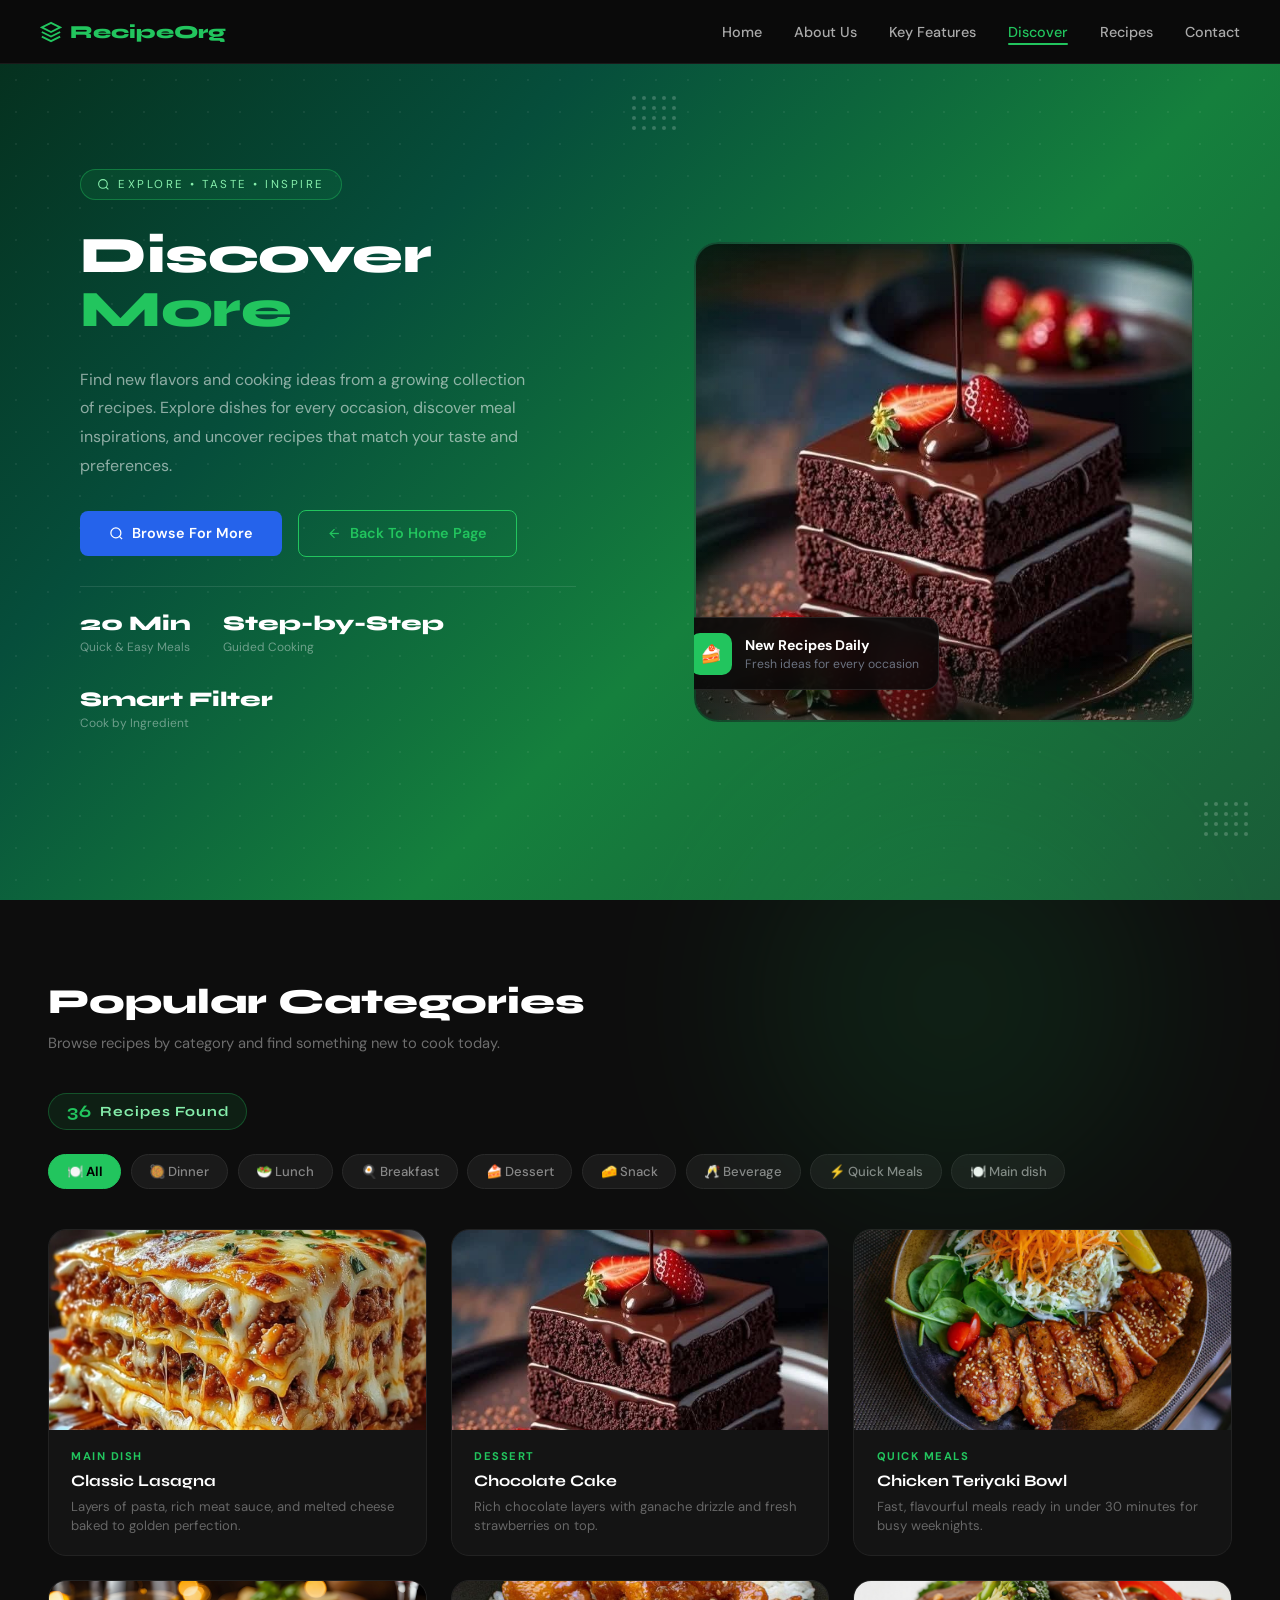
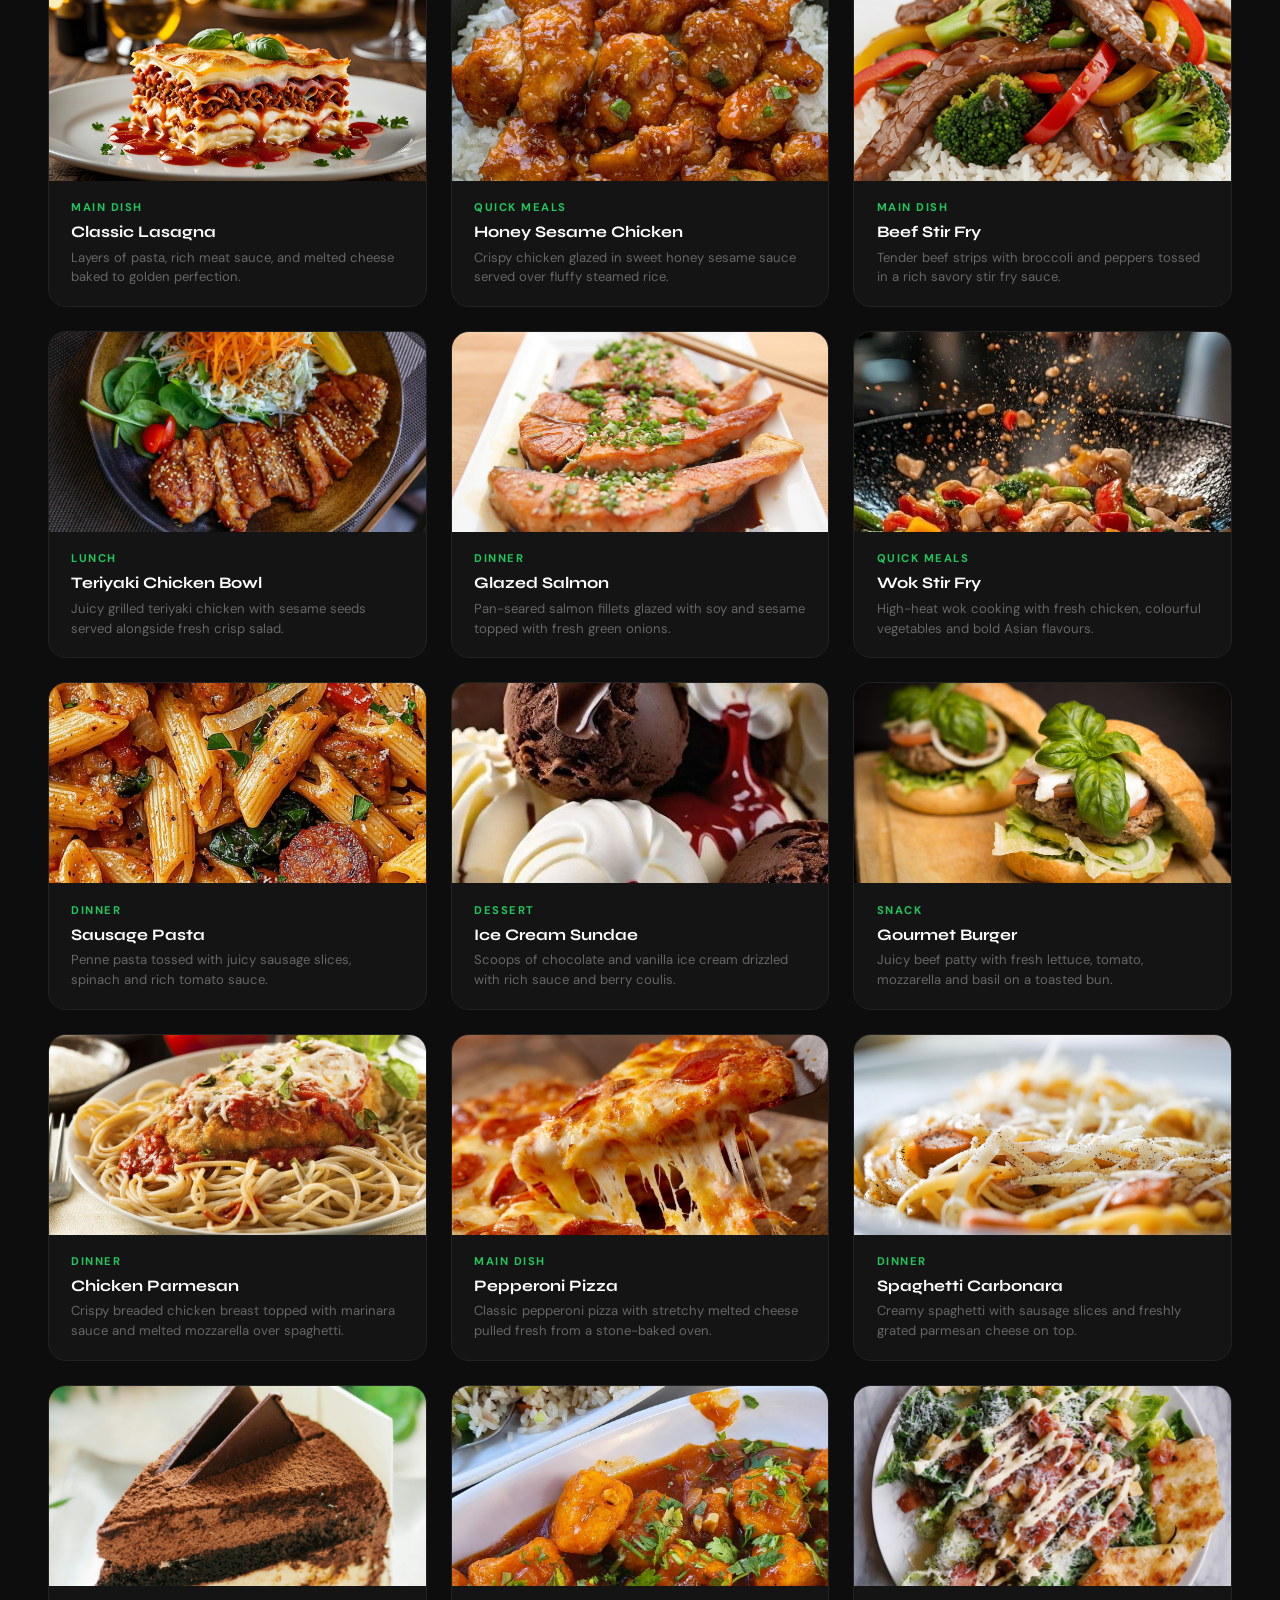
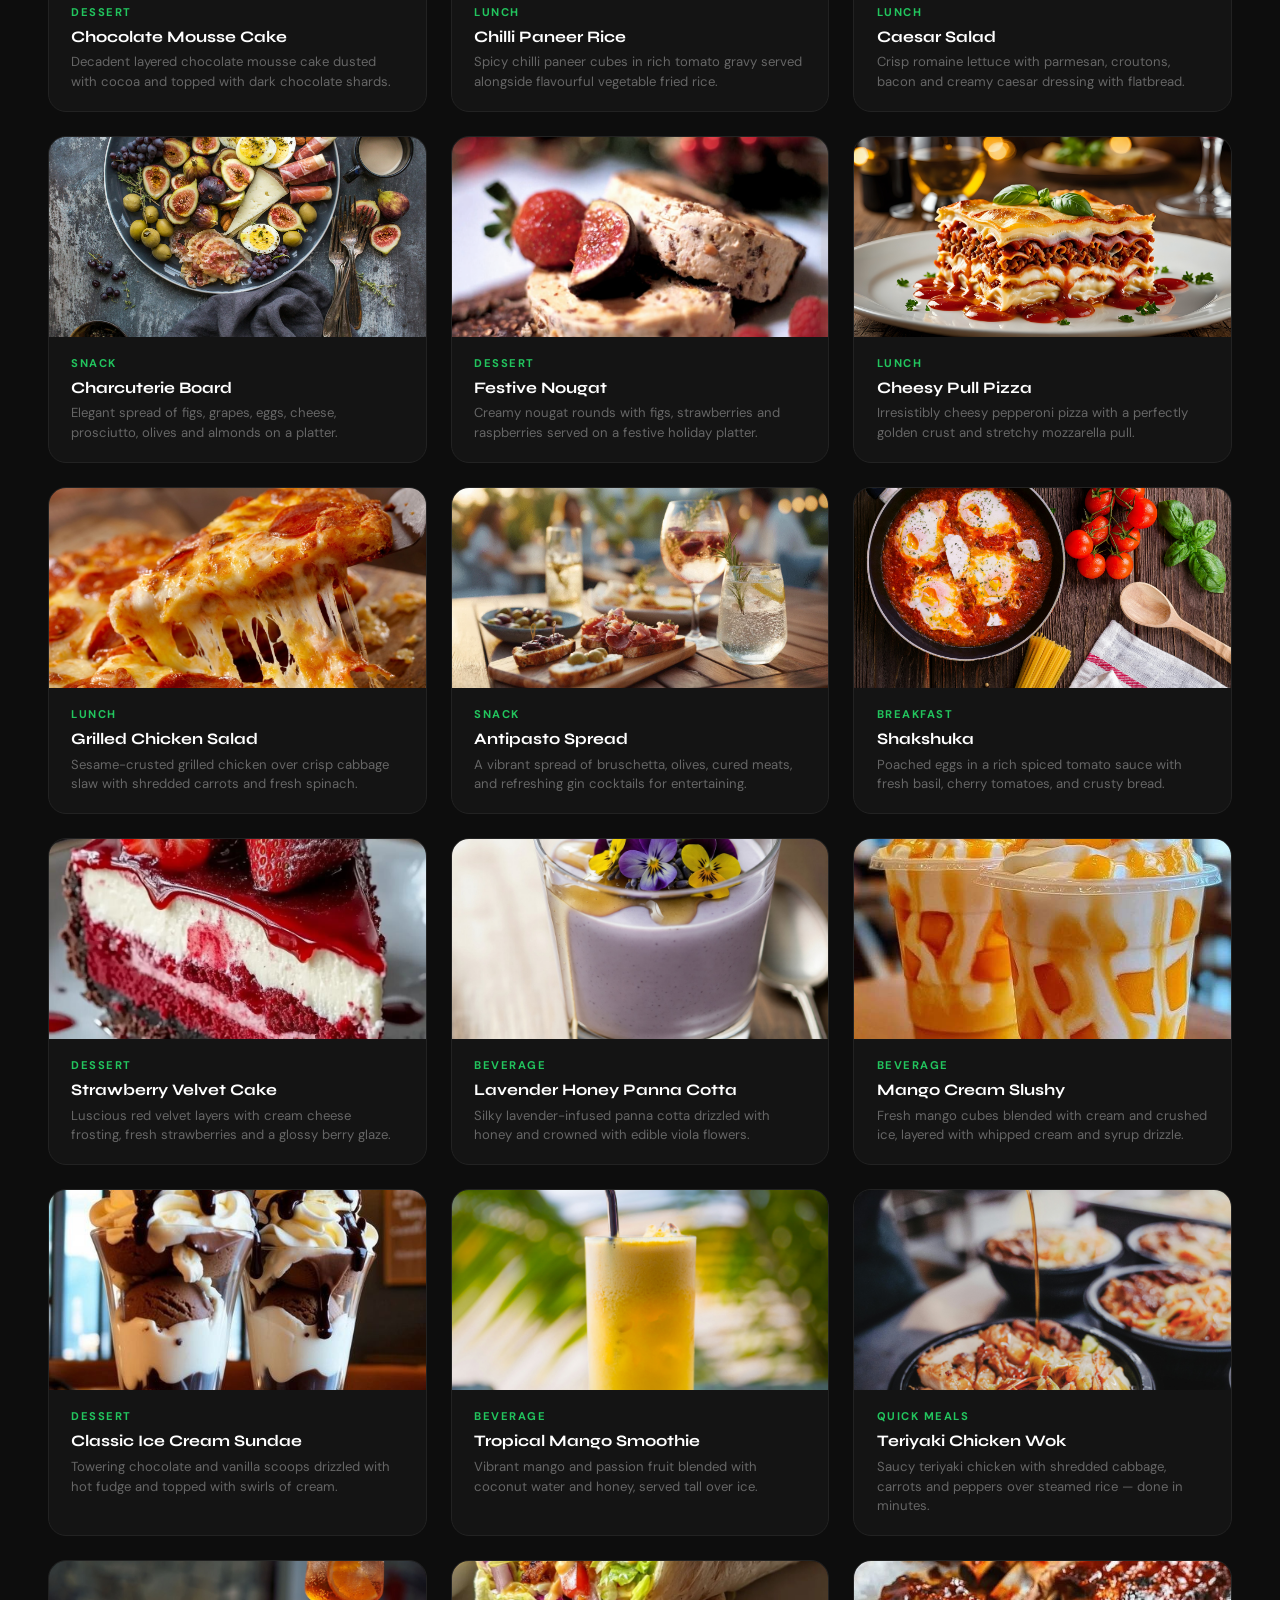
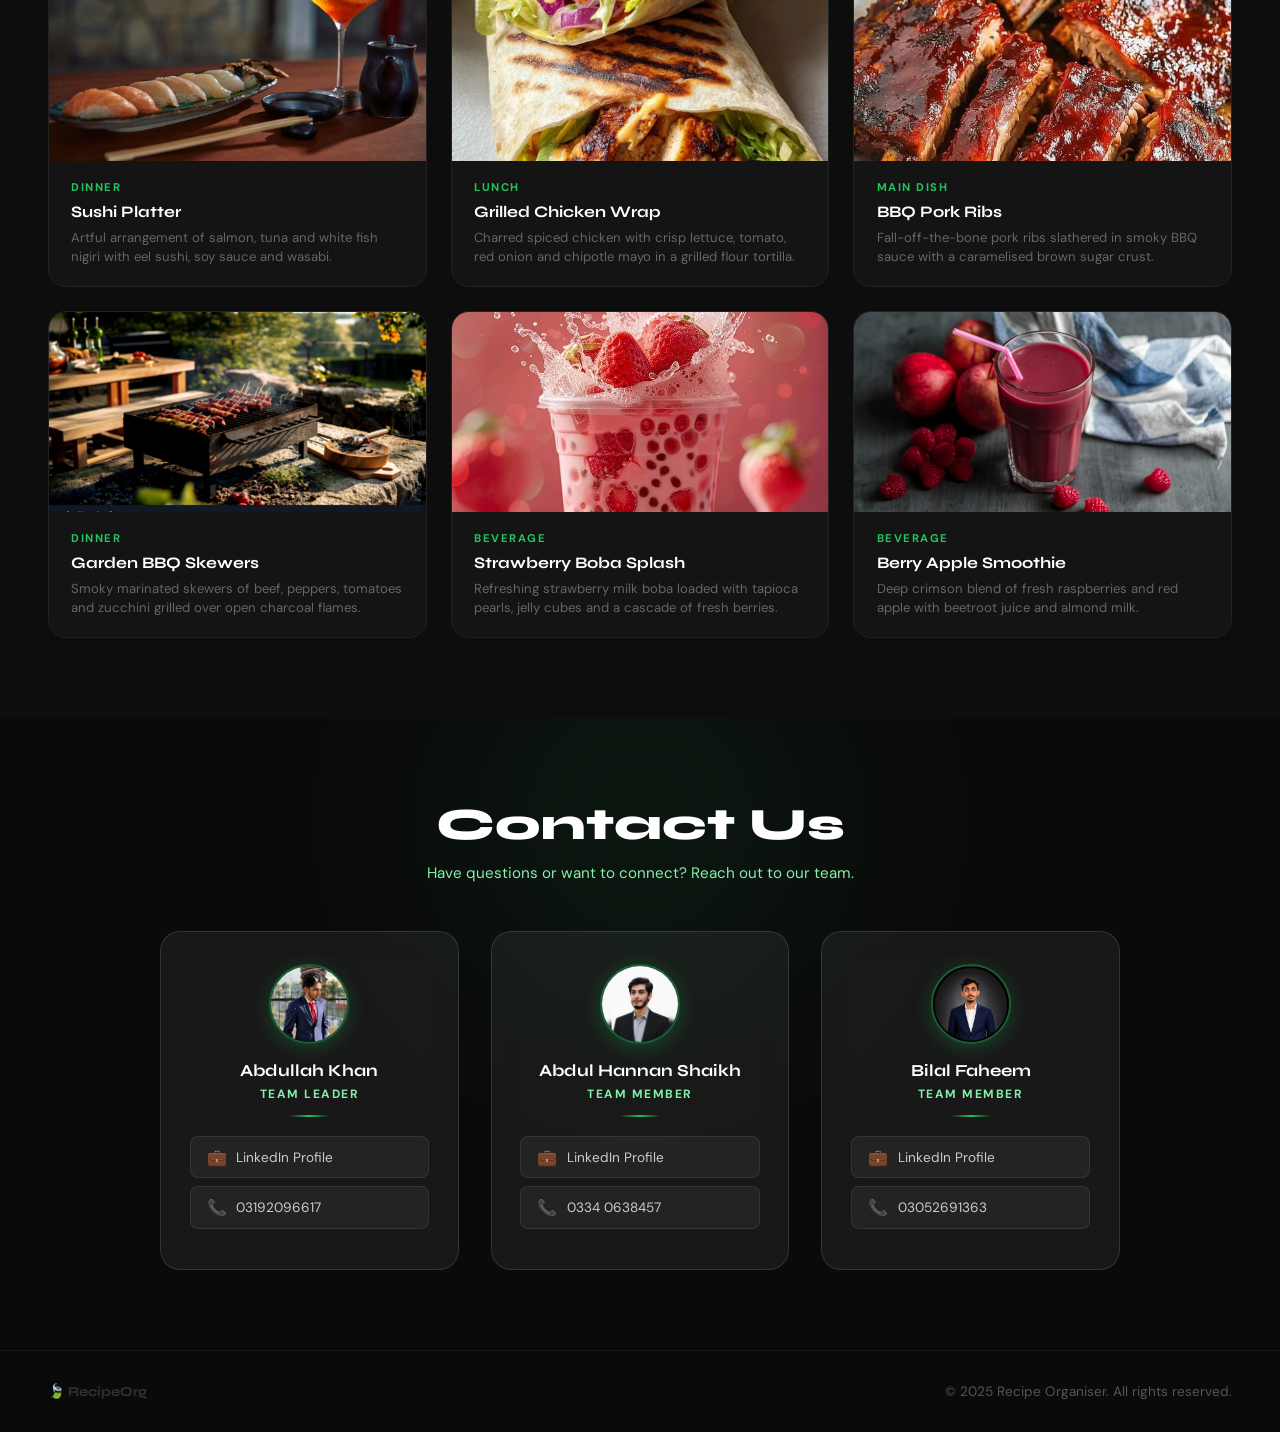
==== discover.html @ 1c9383f1 "Add files via upload" ====
<!DOCTYPE html>
<html lang="en">
<head>
  <meta charset="UTF-8"/>
  <meta name="viewport" content="width=device-width, initial-scale=1.0"/>
  <title>Discover — RecipeOrg</title>
  <link href="https://fonts.googleapis.com/css2?family=Syne:wght@400;600;700;800&family=DM+Sans:wght@300;400;500&display=swap" rel="stylesheet"/>
  <link rel="stylesheet" href="discover.css"/>
 
 
</head>
<body>

<!-- ── FIXED NAV ── -->
<nav>
  <a href="index.html" class="nav-logo">
    <svg width="22" height="22" viewBox="0 0 24 24" fill="none" stroke="#22c55e" stroke-width="2">
      <path d="M12 2L2 7l10 5 10-5-10-5z"/>
      <path d="M2 17l10 5 10-5"/>
      <path d="M2 12l10 5 10-5"/>
    </svg>
    RecipeOrg
  </a>
  <ul class="nav-links">
    <li><a href="recipe-organizer.html#home">Home</a></li>
    <li><a href="recipe-organizer.html#about">About Us</a></li>
    <li><a href="recipe-organizer.html#features">Key Features</a></li>
    <li><a href="discover.html" class="active">Discover</a></li>
    <li><a href="recipe-organizer.html#recipie">Recipes</a></li>
    <!-- ADD as last <li> inside .nav-links -->
<li><a href="#discover-contact">Contact</a></li>
  </ul>
</nav>

<!-- ── BLOBS ── -->
<div class="d-blob1"></div>
<div class="d-blob2"></div>
<div class="d-blob3"></div>

<!-- ══════════════════════════════════════
     HERO
══════════════════════════════════════ -->
<section id="discover-hero">

  <!-- LEFT: text -->
  <div class="d-left">
    <div class="d-badge">
      <svg width="13" height="13" fill="none" stroke="currentColor" stroke-width="2" viewBox="0 0 24 24">
        <circle cx="11" cy="11" r="8"/>
        <line x1="21" y1="21" x2="16.65" y2="16.65"/>
      </svg>
      EXPLORE &bull; TASTE &bull; INSPIRE
    </div>

    <h1 class="d-title">
      Discover<br><span>More</span>
    </h1>

    <p class="d-desc">
      Find new flavors and cooking ideas from a growing collection of recipes.
      Explore dishes for every occasion, discover meal inspirations, and uncover
      recipes that match your taste and preferences.
    </p>

    <div class="d-btns">
      <!-- Blue pulsing button -->
      <a href="#recipe-strip" class="btn-blue">
        <svg width="15" height="15" fill="none" stroke="currentColor" stroke-width="2" viewBox="0 0 24 24">
          <circle cx="11" cy="11" r="8"/>
          <line x1="21" y1="21" x2="16.65" y2="16.65"/>
        </svg>
        Browse For More
      </a>

      <!-- Back to Home -->
      <a href="recipe-organizer.html" class="btn-back">
        <svg width="15" height="15" fill="none" stroke="currentColor" stroke-width="2" viewBox="0 0 24 24">
          <line x1="19" y1="12" x2="5" y2="12"/>
          <polyline points="12 19 5 12 12 5"/>
        </svg>
        Back To Home Page
      </a>
    </div>

    <!-- Stats strip -->
    <div class="d-stats">
      <div class="d-stat">
        <span class="d-stat-num">20 Min</span>
        <span class="d-stat-label">Quick & Easy Meals</span>
      </div>
      <div class="d-stat">
        <span class="d-stat-num">Step-by-Step</span>
        <span class="d-stat-label">Guided Cooking</span>
      </div>
      <div class="d-stat">
        <span class="d-stat-num">Smart Filter</span>
        <span class="d-stat-label">Cook by Ingredient</span>
      </div>
    </div>
  </div>

  <!-- RIGHT: image -->
  <div class="d-right">

    <!-- Dot grids -->
    <div class="d-dots d-dots-tl">
      <span></span><span></span><span></span><span></span><span></span>
      <span></span><span></span><span></span><span></span><span></span>
      <span></span><span></span><span></span><span></span><span></span>
      <span></span><span></span><span></span><span></span><span></span>
    </div>
    <div class="d-dots d-dots-br">
      <span></span><span></span><span></span><span></span><span></span>
      <span></span><span></span><span></span><span></span><span></span>
      <span></span><span></span><span></span><span></span><span></span>
      <span></span><span></span><span></span><span></span><span></span>
    </div>

    <div class="d-img-wrap">
      <!-- REPLACE WITH -->
<img
  src="img 9.jpg"
  alt="Discover Recipes"
  class="d-img"
/>

      <!-- Floating badge -->
      <div class="d-img-badge">
        <div class="d-badge-icon">🍰</div>
        <div>
          <strong>New Recipes Daily</strong>
          <span>Fresh ideas for every occasion</span>
        </div>
      </div>
    </div>
  </div>

</section>

<!-- ══════════════════════════════════════
     RECIPE CARDS STRIP
══════════════════════════════════════ -->
<section id="recipe-strip">
  <div class="strip-title">Popular Categories</div>
  <div class="strip-sub">Browse recipes by category and find something new to cook today.</div>
<!-- Recipe Counter -->
<div class="recipe-counter">
  <span id="recipe-count">0</span> Recipes Found
</div>
  <!-- FILTER BUTTONS -->
  <div class="filter-bar">
    <button class="filter-btn active" onclick="filterRecipes('all', this)">🍽️ All</button>
    <button class="filter-btn" onclick="filterRecipes('Dinner', this)">🥘 Dinner</button>
    <button class="filter-btn" onclick="filterRecipes('Lunch', this)">🥗 Lunch</button>
    <button class="filter-btn" onclick="filterRecipes('Breakfast', this)">🍳 Breakfast</button>
    <button class="filter-btn" onclick="filterRecipes('Dessert', this)">🍰 Dessert</button>
    <button class="filter-btn" onclick="filterRecipes('Snack', this)">🧀 Snack</button>
    <button class="filter-btn" onclick="filterRecipes('Beverage', this)">🥂 Beverage</button>
    <button class="filter-btn" onclick="filterRecipes('Quick Meals', this)">⚡ Quick Meals</button>
    <button class="filter-btn" onclick="filterRecipes('Main Dish', this)">🍽️ Main dish</button>
  </div>

  <div class="recipe-strip-grid">

    <div class="rstrip-card" data-category="Main Dish" onclick="openModal('img 1.jpg', 'Classic Lasagna', 'Main Dish', 'Layers of pasta, rich meat sauce, and melted cheese baked to golden perfection.')">
      <img src="img 1.jpg" alt="Main Dish" class="rstrip-img"/>
      <div class="rstrip-body">
        <div class="rstrip-cat">Main Dish</div>
        <div class="rstrip-name">Classic Lasagna</div>
        <div class="rstrip-desc">Layers of pasta, rich meat sauce, and melted cheese baked to golden perfection.</div>
      </div>
    </div>

    <div class="rstrip-card" data-category="Dessert" onclick="openModal('img 9.jpg', 'Chocolate Cake', 'Dessert', 'Rich chocolate layers with ganache drizzle and fresh strawberries on top.')">
      <img src="img 9.jpg" alt="Dessert" class="rstrip-img"/>
      <div class="rstrip-body">
        <div class="rstrip-cat">Dessert</div>
        <div class="rstrip-name">Chocolate Cake</div>
        <div class="rstrip-desc">Rich chocolate layers with ganache drizzle and fresh strawberries on top.</div>
      </div>
    </div>

    <div class="rstrip-card" data-category="Quick Meals" onclick="openModal('img 4.jpg', 'Chicken Teriyaki Bowl', 'Quick Meals', 'Fast, flavourful meals ready in under 30 minutes for busy weeknights.')">
      <img src="img 4.jpg" alt="Quick Meals" class="rstrip-img"/>
      <div class="rstrip-body">
        <div class="rstrip-cat">Quick Meals</div>
        <div class="rstrip-name">Chicken Teriyaki Bowl</div>
        <div class="rstrip-desc">Fast, flavourful meals ready in under 30 minutes for busy weeknights.</div>
      </div>
    </div>

    <div class="rstrip-card" data-category="Main Dish" onclick="openModal('img 11.png', 'Classic Lasagna', 'Main Dish', 'Layers of pasta, rich meat sauce, and melted cheese baked to golden perfection.')">
    <img src="img 11.png" alt="Classic Lasagna" class="rstrip-img"/>
    <div class="rstrip-body">
      <div class="rstrip-cat">Main Dish</div>
      <div class="rstrip-name">Classic Lasagna</div>
      <div class="rstrip-desc">Layers of pasta, rich meat sauce, and melted cheese baked to golden perfection.</div>
    </div>
  </div>

  <div class="rstrip-card" data-category="Quick Meals" onclick="openModal('img 12.jpg', 'Honey Sesame Chicken', 'Quick Meals', 'Crispy chicken glazed in sweet honey sesame sauce served over fluffy steamed rice.')">
    <img src="img 12.jpg" alt="Honey Sesame Chicken" class="rstrip-img"/>
    <div class="rstrip-body">
      <div class="rstrip-cat">Quick Meals</div>
      <div class="rstrip-name">Honey Sesame Chicken</div>
      <div class="rstrip-desc">Crispy chicken glazed in sweet honey sesame sauce served over fluffy steamed rice.</div>
    </div>
  </div>

  <div class="rstrip-card" data-category="Main Dish" onclick="openModal('img 13.png', 'Beef Stir Fry', 'Main Dish', 'Tender beef strips with broccoli and peppers tossed in a rich savory stir fry sauce.')">
    <img src="img 13.png" alt="Beef Stir Fry" class="rstrip-img"/>
    <div class="rstrip-body">
      <div class="rstrip-cat">Main Dish</div>
      <div class="rstrip-name">Beef Stir Fry</div>
      <div class="rstrip-desc">Tender beef strips with broccoli and peppers tossed in a rich savory stir fry sauce.</div>
    </div>
  </div>

  <div class="rstrip-card" data-category="Lunch" onclick="openModal('img 14.jpg', 'Teriyaki Chicken Bowl', 'Lunch', 'Juicy grilled teriyaki chicken with sesame seeds served alongside fresh crisp salad.')">
    <img src="img 14.jpg" alt="Teriyaki Chicken Bowl" class="rstrip-img"/>
    <div class="rstrip-body">
      <div class="rstrip-cat">Lunch</div>
      <div class="rstrip-name">Teriyaki Chicken Bowl</div>
      <div class="rstrip-desc">Juicy grilled teriyaki chicken with sesame seeds served alongside fresh crisp salad.</div>
    </div>
  </div>

  <div class="rstrip-card" data-category="Dinner" onclick="openModal('img 15.jpg', 'Glazed Salmon', 'Dinner', 'Pan-seared salmon fillets glazed with soy and sesame topped with fresh green onions.')">
    <img src="img 15.jpg" alt="Glazed Salmon" class="rstrip-img"/>
    <div class="rstrip-body">
      <div class="rstrip-cat">Dinner</div>
      <div class="rstrip-name">Glazed Salmon</div>
      <div class="rstrip-desc">Pan-seared salmon fillets glazed with soy and sesame topped with fresh green onions.</div>
    </div>
  </div>

  <div class="rstrip-card" data-category="Quick Meals" onclick="openModal('img 16.jpg', 'Wok Stir Fry', 'Quick Meals', 'High-heat wok cooking with fresh chicken, colourful vegetables and bold Asian flavours.')">
    <img src="img 16.jpg" alt="Wok Stir Fry" class="rstrip-img"/>
    <div class="rstrip-body">
      <div class="rstrip-cat">Quick Meals</div>
      <div class="rstrip-name">Wok Stir Fry</div>
      <div class="rstrip-desc">High-heat wok cooking with fresh chicken, colourful vegetables and bold Asian flavours.</div>
    </div>
  </div>

  <div class="rstrip-card" data-category="Dinner" onclick="openModal('img 17.jpg', 'Sausage Pasta', 'Dinner', 'Penne pasta tossed with juicy sausage slices, spinach and rich tomato sauce.')">
    <img src="img 17.jpg" alt="Sausage Pasta" class="rstrip-img"/>
    <div class="rstrip-body">
      <div class="rstrip-cat">Dinner</div>
      <div class="rstrip-name">Sausage Pasta</div>
      <div class="rstrip-desc">Penne pasta tossed with juicy sausage slices, spinach and rich tomato sauce.</div>
    </div>
  </div>

  <div class="rstrip-card" data-category="Dessert" onclick="openModal('img 18.jpg', 'Ice Cream Sundae', 'Dessert', 'Scoops of chocolate and vanilla ice cream drizzled with rich sauce and berry coulis.')">
    <img src="img 18.jpg" alt="Ice Cream Sundae" class="rstrip-img"/>
    <div class="rstrip-body">
      <div class="rstrip-cat">Dessert</div>
      <div class="rstrip-name">Ice Cream Sundae</div>
      <div class="rstrip-desc">Scoops of chocolate and vanilla ice cream drizzled with rich sauce and berry coulis.</div>
    </div>
  </div>

  <div class="rstrip-card" data-category="Snack" onclick="openModal('img 19.jpg', 'Gourmet Burger', 'Snack', 'Juicy beef patty with fresh lettuce, tomato, mozzarella and basil on a toasted bun.')">
    <img src="img 19.jpg" alt="Gourmet Burger" class="rstrip-img"/>
    <div class="rstrip-body">
      <div class="rstrip-cat">Snack</div>
      <div class="rstrip-name">Gourmet Burger</div>
      <div class="rstrip-desc">Juicy beef patty with fresh lettuce, tomato, mozzarella and basil on a toasted bun.</div>
    </div>
  </div>

  <div class="rstrip-card" data-category="Dinner" onclick="openModal('img 20.jpeg', 'Chicken Parmesan', 'Dinner', 'Crispy breaded chicken breast topped with marinara sauce and melted mozzarella over spaghetti.')">
    <img src="img 20.jpeg" alt="Chicken Parmesan" class="rstrip-img"/>
    <div class="rstrip-body">
      <div class="rstrip-cat">Dinner</div>
      <div class="rstrip-name">Chicken Parmesan</div>
      <div class="rstrip-desc">Crispy breaded chicken breast topped with marinara sauce and melted mozzarella over spaghetti.</div>
    </div>
  </div>

  <div class="rstrip-card" data-category="Main Dish" onclick="openModal('img 21.jpeg', 'Pepperoni Pizza', 'Main Dish', 'Classic pepperoni pizza with stretchy melted cheese pulled fresh from a stone-baked oven.')">
    <img src="img 21.jpeg" alt="Pepperoni Pizza" class="rstrip-img"/>
    <div class="rstrip-body">
      <div class="rstrip-cat">Main Dish</div>
      <div class="rstrip-name">Pepperoni Pizza</div>
      <div class="rstrip-desc">Classic pepperoni pizza with stretchy melted cheese pulled fresh from a stone-baked oven.</div>
    </div>
  </div>

  <div class="rstrip-card" data-category="Dinner" onclick="openModal('img 22.jpg', 'Spaghetti Carbonara', 'Dinner', 'Creamy spaghetti with sausage slices and freshly grated parmesan cheese on top.')">
    <img src="img 22.jpg" alt="Spaghetti Carbonara" class="rstrip-img"/>
    <div class="rstrip-body">
      <div class="rstrip-cat">Dinner</div>
      <div class="rstrip-name">Spaghetti Carbonara</div>
      <div class="rstrip-desc">Creamy spaghetti with sausage slices and freshly grated parmesan cheese on top.</div>
    </div>
  </div>

  <div class="rstrip-card" data-category="Dessert" onclick="openModal('img 23.jpg', 'Chocolate Mousse Cake', 'Dessert', 'Decadent layered chocolate mousse cake dusted with cocoa and topped with dark chocolate shards.')">
    <img src="img 23.jpg" alt="Chocolate Mousse Cake" class="rstrip-img"/>
    <div class="rstrip-body">
      <div class="rstrip-cat">Dessert</div>
      <div class="rstrip-name">Chocolate Mousse Cake</div>
      <div class="rstrip-desc">Decadent layered chocolate mousse cake dusted with cocoa and topped with dark chocolate shards.</div>
    </div>
  </div>

  <div class="rstrip-card" data-category="Lunch" onclick="openModal('img 24.jpg', 'Chilli Paneer Rice', 'Lunch', 'Spicy chilli paneer cubes in rich tomato gravy served alongside flavourful vegetable fried rice.')">
    <img src="img 24.jpg" alt="Chilli Paneer Rice" class="rstrip-img"/>
    <div class="rstrip-body">
      <div class="rstrip-cat">Lunch</div>
      <div class="rstrip-name">Chilli Paneer Rice</div>
      <div class="rstrip-desc">Spicy chilli paneer cubes in rich tomato gravy served alongside flavourful vegetable fried rice.</div>
    </div>
  </div>

  <div class="rstrip-card" data-category="Lunch" onclick="openModal('img 25.jpg', 'Caesar Salad', 'Lunch', 'Crisp romaine lettuce with parmesan, croutons, bacon and creamy caesar dressing with flatbread.')">
    <img src="img 25.jpg" alt="Caesar Salad" class="rstrip-img"/>
    <div class="rstrip-body">
      <div class="rstrip-cat">Lunch</div>
      <div class="rstrip-name">Caesar Salad</div>
      <div class="rstrip-desc">Crisp romaine lettuce with parmesan, croutons, bacon and creamy caesar dressing with flatbread.</div>
    </div>
  </div>

  <div class="rstrip-card" data-category="Snack" onclick="openModal('img 26.jpg', 'Charcuterie Board', 'Snack', 'Elegant spread of figs, grapes, eggs, cheese, prosciutto, olives and almonds on a platter.')">
    <img src="img 26.jpg" alt="Charcuterie Board" class="rstrip-img"/>
    <div class="rstrip-body">
      <div class="rstrip-cat">Snack</div>
      <div class="rstrip-name">Charcuterie Board</div>
      <div class="rstrip-desc">Elegant spread of figs, grapes, eggs, cheese, prosciutto, olives and almonds on a platter.</div>
    </div>
  </div>

  <div class="rstrip-card" data-category="Dessert" onclick="openModal('img 27.png', 'Festive Nougat', 'Dessert', 'Creamy nougat rounds with figs, strawberries and raspberries served on a festive holiday platter.')">
    <img src="img 27.png" alt="Festive Nougat" class="rstrip-img"/>
    <div class="rstrip-body">
      <div class="rstrip-cat">Dessert</div>
      <div class="rstrip-name">Festive Nougat</div>
      <div class="rstrip-desc">Creamy nougat rounds with figs, strawberries and raspberries served on a festive holiday platter.</div>
    </div>
  </div>

<!-- Card 4 — Cheesy Pull Pizza -->
  <div class="rstrip-card" data-category="Lunch" onclick="openModal('img 2.png','Cheesy Pull Pizza','Lunch','Irresistibly cheesy pepperoni pizza with a perfectly golden crust and stretchy mozzarella pull.')">
    <img src="img 2.png" alt="Cheesy Pull Pizza" class="rstrip-img"/>
    <div class="rstrip-body">
      <div class="rstrip-cat">Lunch</div>
      <div class="rstrip-name">Cheesy Pull Pizza</div>
      <div class="rstrip-desc">Irresistibly cheesy pepperoni pizza with a perfectly golden crust and stretchy mozzarella pull.</div>
    </div>
  </div>

  <!-- Card 5 — Grilled Chicken Salad -->
  <div class="rstrip-card" data-category="Lunch" onclick="openModal('img 3.jpeg','Grilled Chicken Salad','Lunch','Sesame-crusted grilled chicken over crisp cabbage slaw with shredded carrots and fresh spinach.')">
    <img src="img 3.jpeg" alt="Grilled Chicken Salad" class="rstrip-img"/>
    <div class="rstrip-body">
      <div class="rstrip-cat">Lunch</div>
      <div class="rstrip-name">Grilled Chicken Salad</div>
      <div class="rstrip-desc">Sesame-crusted grilled chicken over crisp cabbage slaw with shredded carrots and fresh spinach.</div>
    </div>
  </div>

  <!-- Card 6 — Antipasto Spread -->
 <div class="rstrip-card" data-category="Snack"onclick="openModal('img 5.webp','Antipasto Spread','Snack','A vibrant spread of bruschetta, olives, cured meats, and refreshing gin cocktails for entertaining.')">
    <img src="img 5.webp" alt="Antipasto Spread" class="rstrip-img"/>
    <div class="rstrip-body">
      <div class="rstrip-cat">Snack</div>
      <div class="rstrip-name">Antipasto Spread</div>
      <div class="rstrip-desc">A vibrant spread of bruschetta, olives, cured meats, and refreshing gin cocktails for entertaining.</div>
    </div>
  </div>

  <!-- Card 7 — Shakshuka -->
  <div class="rstrip-card" data-category="Breakfast" onclick="openModal('img 6.jpg','Shakshuka','Breakfast','Poached eggs in a rich spiced tomato sauce with fresh basil, cherry tomatoes, and crusty bread.')">
    <img src="img 6.jpg" alt="Shakshuka" class="rstrip-img"/>
    <div class="rstrip-body">
      <div class="rstrip-cat">Breakfast</div>
      <div class="rstrip-name">Shakshuka</div>
      <div class="rstrip-desc">Poached eggs in a rich spiced tomato sauce with fresh basil, cherry tomatoes, and crusty bread.</div>
    </div>
  </div>

<!-- ── NEW CARDS: img_28 to img_36 ── -->

<!-- img_28.jpg — Strawberry Velvet Cake — Dessert -->
<div class="rstrip-card" data-category="Dessert"
  onclick="openModal('img 28.jpg','Strawberry Velvet Cake','Dessert','Luscious red velvet layers with cream cheese frosting, fresh strawberries and a glossy berry glaze.')">
  <img src="img 28.jpg" alt="Strawberry Velvet Cake" class="rstrip-img"/>
  <div class="rstrip-body">
    <div class="rstrip-cat">Dessert</div>
    <div class="rstrip-name">Strawberry Velvet Cake</div>
    <div class="rstrip-desc">Luscious red velvet layers with cream cheese frosting, fresh strawberries and a glossy berry glaze.</div>
  </div>
</div>

<!-- img_29.png — Lavender Honey Panna Cotta — Dessert -->
<div class="rstrip-card" data-category="Beverage"
  onclick="openModal('img 29.png','Lavender Honey Panna Cotta','Dessert','Silky lavender-infused panna cotta drizzled with honey and crowned with edible viola flowers.')">
  <img src="img 29.png" alt="Lavender Honey Panna Cotta" class="rstrip-img"/>
  <div class="rstrip-body">
    <div class="rstrip-cat">Beverage</div>
    <div class="rstrip-name">Lavender Honey Panna Cotta</div>
    <div class="rstrip-desc">Silky lavender-infused panna cotta drizzled with honey and crowned with edible viola flowers.</div>
  </div>
</div>

<!-- img_30.jpg — Mango Cream Slushy — Beverage -->
<div class="rstrip-card" data-category="Beverage"
  onclick="openModal('img 30.jpg','Mango Cream Slushy','Beverage','Fresh mango cubes blended with cream and crushed ice, layered with whipped cream and syrup drizzle.')">
  <img src="img 30.jpg" alt="Mango Cream Slushy" class="rstrip-img"/>
  <div class="rstrip-body">
    <div class="rstrip-cat">Beverage</div>
    <div class="rstrip-name">Mango Cream Slushy</div>
    <div class="rstrip-desc">Fresh mango cubes blended with cream and crushed ice, layered with whipped cream and syrup drizzle.</div>
  </div>
</div>

<!-- img_31.jpg — Classic Ice Cream Sundae — Dessert -->
<div class="rstrip-card" data-category="Dessert"
  onclick="openModal('img 31.jpg','Classic Ice Cream Sundae','Dessert','Towering chocolate and vanilla scoops drizzled with hot fudge and topped with swirls of cream.')">
  <img src="img 31.jpg" alt="Classic Ice Cream Sundae" class="rstrip-img"/>
  <div class="rstrip-body">
    <div class="rstrip-cat">Dessert</div>
    <div class="rstrip-name">Classic Ice Cream Sundae</div>
    <div class="rstrip-desc">Towering chocolate and vanilla scoops drizzled with hot fudge and topped with swirls of cream.</div>
  </div>
</div>

<!-- img_32.jpg — Tropical Mango Smoothie — Beverage -->
<div class="rstrip-card" data-category="Beverage"
  onclick="openModal('img 32.jpg','Tropical Mango Smoothie','Beverage','Vibrant mango and passion fruit blended with coconut water and honey, served tall over ice.')">
  <img src="img 32.jpg" alt="Tropical Mango Smoothie" class="rstrip-img"/>
  <div class="rstrip-body">
    <div class="rstrip-cat">Beverage</div>
    <div class="rstrip-name">Tropical Mango Smoothie</div>
    <div class="rstrip-desc">Vibrant mango and passion fruit blended with coconut water and honey, served tall over ice.</div>
  </div>
</div>

<!-- img_33.jpg — Teriyaki Chicken Wok — Quick Meals -->
<div class="rstrip-card" data-category="Quick Meals"
  onclick="openModal('img 33.jpg','Teriyaki Chicken Wok','Quick Meals','Saucy teriyaki chicken with shredded cabbage, carrots and peppers over steamed rice — done in minutes.')">
  <img src="img 33.jpg" alt="Teriyaki Chicken Wok" class="rstrip-img"/>
  <div class="rstrip-body">
    <div class="rstrip-cat">Quick Meals</div>
    <div class="rstrip-name">Teriyaki Chicken Wok</div>
    <div class="rstrip-desc">Saucy teriyaki chicken with shredded cabbage, carrots and peppers over steamed rice — done in minutes.</div>
  </div>
</div>

<!-- img_34.jpeg — Sushi Platter — Dinner -->
<div class="rstrip-card" data-category="Dinner"
  onclick="openModal('img 34.jpeg','Sushi Platter','Dinner','Artful arrangement of salmon, tuna and white fish nigiri with eel sushi, soy sauce and wasabi.')">
  <img src="img 34.jpeg" alt="Sushi Platter" class="rstrip-img"/>
  <div class="rstrip-body">
    <div class="rstrip-cat">Dinner</div>
    <div class="rstrip-name">Sushi Platter</div>
    <div class="rstrip-desc">Artful arrangement of salmon, tuna and white fish nigiri with eel sushi, soy sauce and wasabi.</div>
  </div>
</div>

<!-- img_35.jpg — Grilled Chicken Wrap — Lunch -->
<div class="rstrip-card" data-category="Lunch"
  onclick="openModal('img 35.jpg','Grilled Chicken Wrap','Lunch','Charred spiced chicken with crisp lettuce, tomato, red onion and chipotle mayo in a grilled flour tortilla.')">
  <img src="img 35.jpg" alt="Grilled Chicken Wrap" class="rstrip-img"/>
  <div class="rstrip-body">
    <div class="rstrip-cat">Lunch</div>
    <div class="rstrip-name">Grilled Chicken Wrap</div>
    <div class="rstrip-desc">Charred spiced chicken with crisp lettuce, tomato, red onion and chipotle mayo in a grilled flour tortilla.</div>
  </div>
</div>

<!-- img_36.jpg — BBQ Pork Ribs — Main Dish -->
<div class="rstrip-card" data-category="Main Dish"
  onclick="openModal('img 36.jpg','BBQ Pork Ribs','Main Dish','Fall-off-the-bone pork ribs slathered in smoky BBQ sauce with a caramelised brown sugar crust.')">
  <img src="img 36.jpg" alt="BBQ Pork Ribs" class="rstrip-img"/>
  <div class="rstrip-body">
    <div class="rstrip-cat">Main Dish</div>
    <div class="rstrip-name">BBQ Pork Ribs</div>
    <div class="rstrip-desc">Fall-off-the-bone pork ribs slathered in smoky BBQ sauce with a caramelised brown sugar crust.</div>
  </div>
</div>

<!-- img 37 — Garden BBQ Skewers — Dinner -->
<div class="rstrip-card" data-category="Dinner"
  onclick="openModal('img 37.png','Garden BBQ Skewers','Dinner','Smoky marinated skewers of beef, peppers, tomatoes and zucchini grilled over open charcoal flames.')">
  <img src="img 37.png" alt="Garden BBQ Skewers" class="rstrip-img"/>
  <div class="rstrip-body">
    <div class="rstrip-cat">Dinner</div>
    <div class="rstrip-name">Garden BBQ Skewers</div>
    <div class="rstrip-desc">Smoky marinated skewers of beef, peppers, tomatoes and zucchini grilled over open charcoal flames.</div>
  </div>
</div>

<!-- img 38 — Strawberry Boba Splash — Beverage -->
<div class="rstrip-card" data-category="Beverage"
  onclick="openModal('img 38.jpg','Strawberry Boba Splash','Beverage','Refreshing strawberry milk boba loaded with tapioca pearls, jelly cubes and a cascade of fresh berries.')">
  <img src="img 38.jpg" alt="Strawberry Boba Splash" class="rstrip-img"/>
  <div class="rstrip-body">
    <div class="rstrip-cat">Beverage</div>
    <div class="rstrip-name">Strawberry Boba Splash</div>
    <div class="rstrip-desc">Refreshing strawberry milk boba loaded with tapioca pearls, jelly cubes and a cascade of fresh berries.</div>
  </div>
</div>

<!-- img 39 — Berry Apple Smoothie — Beverage -->
<div class="rstrip-card" data-category="Beverage"
  onclick="openModal('img 39.jpg','Berry Apple Smoothie','Beverage','Deep crimson blend of fresh raspberries and red apple with beetroot juice and almond milk.')">
  <img src="img 39.jpg" alt="Berry Apple Smoothie" class="rstrip-img"/>
  <div class="rstrip-body">
    <div class="rstrip-cat">Beverage</div>
    <div class="rstrip-name">Berry Apple Smoothie</div>
    <div class="rstrip-desc">Deep crimson blend of fresh raspberries and red apple with beetroot juice and almond milk.</div>
  </div>
</div>

  </div>
</section>

<!-- ── IMAGE MODAL ── -->
<div id="d-modal" class="d-modal-overlay hidden" onclick="closeModal()">
  <div class="d-modal-inner" onclick="event.stopPropagation()">
    <button class="d-modal-close" onclick="closeModal()">✕</button>
    <img id="d-modal-img" src="" alt="Preview"/>
  </div>
</div>

<!-- ── FOOTER ── -->
 <!-- ══════════════════════════════════════
     CONTACT SECTION
══════════════════════════════════════ -->
<section id="discover-contact">

  <div class="dc-blob"></div>

  <div class="dc-label">Contact Us</div>
  <p class="dc-subtitle">Have questions or want to connect? Reach out to our team.</p>

  <div class="dc-grid">

    <!-- Abdullah Khan -->
    <div class="dc-card" onclick="openMemberModal('abdullah')" style="cursor:pointer;">
      <div class="dc-avatar">
        <img src="img 7.jpeg" alt="Abdullah Khan"/>
      </div>
      <div class="dc-name">Abdullah Khan</div>
      <div class="dc-role">Team Leader</div>
      <div class="dc-divider"></div>
      <a href="https://www.linkedin.com/in/muhammad-abdullah-khan-34b156402" target="_blank" class="dc-link">
        <span class="dc-link-icon">💼</span><span>LinkedIn Profile</span>
      </a>
      <a href="tel:03192096617" class="dc-link">
        <span class="dc-link-icon">📞</span><span>03192096617</span>
      </a>
    </div>

    <!-- Abdul Hannan Shaikh -->
    <div class="dc-card" onclick="openMemberModal('hannan')" style="cursor:pointer;">
      <div class="dc-avatar">
        <img src="img 10.jpeg" alt="Abdul Hannan Shaikh"/>
      </div>
      <div class="dc-name">Abdul Hannan Shaikh</div>
      <div class="dc-role">Team Member</div>
      <div class="dc-divider"></div>
      <a href="https://www.linkedin.com/in/abdul-hannan-shaikh-2727b630b" target="_blank" class="dc-link">
        <span class="dc-link-icon">💼</span><span>LinkedIn Profile</span>
      </a>
      <a href="tel:03340638457" class="dc-link">
        <span class="dc-link-icon">📞</span><span>0334 0638457</span>
      </a>
    </div>

    <!-- Bilal Faheem -->
    <div class="dc-card" onclick="openMemberModal('bilal')" style="cursor:pointer;">
      <div class="dc-avatar">
        <img src="img 8.png" alt="Bilal Faheem"/>
      </div>
      <div class="dc-name">Bilal Faheem</div>
      <div class="dc-role">Team Member</div>
      <div class="dc-divider"></div>
      <a href="https://www.linkedin.com/in/muhammad-bilal-b74398377" target="_blank" class="dc-link">
        <span class="dc-link-icon">💼</span><span>LinkedIn Profile</span>
      </a>
      <a href="tel:03052691363" class="dc-link">
        <span class="dc-link-icon">📞</span><span>03052691363</span>
      </a>
    </div>

  </div>
</section>
<footer>
  <div style="font-family:'Syne',sans-serif;color:#333;font-weight:700;">🍃 RecipeOrg</div>
  <div>© 2025 Recipe Organiser. All rights reserved.</div>
</footer>

<!-- ── Member Modal ── -->
<div id="member-modal" class="mm-overlay hidden" onclick="closeMemberModal()">
  <div class="mm-box" onclick="event.stopPropagation()">
    <button class="mm-close" onclick="closeMemberModal()">✕</button>

    <div class="mm-layout">
      <!-- Left: photo -->
      <div class="mm-photo-wrap">
        <img id="mm-photo" src="" alt=""/>
      </div>

      <!-- Right: info -->
      <div class="mm-info">
        <div id="mm-name"  class="mm-name"></div>
        <div id="mm-role"  class="mm-role"></div>
        <div class="mm-divider"></div>
        <div id="mm-links" class="mm-links"></div>
      </div>
    </div>
  </div>
</div>

<script src="discover.js"></script>

</body>
</html>
---- discover.css ----
/* ── ROOT ── */
    :root {
      --green:       #22c55e;
      --green-dark:  #16a34a;
      --green-light: #86efac;
      --black:       #0a0a0a;
      --white:       #f8f8f2;
      --red-accent:  #ef4444;
      --nav-h:       64px;
    }
    *, *::before, *::after { box-sizing: border-box; margin: 0; padding: 0; }
    html { scroll-behavior: smooth; }
    body {
      font-family: 'DM Sans', sans-serif;
      background: var(--black);
      color: var(--white);
      overflow-x: hidden;
      min-height: 100vh;
    }

    /* ── NAV ── */
    nav {
      position: fixed; top: 0; left: 0; right: 0; z-index: 999;
      height: var(--nav-h);
      background: var(--black);
      display: flex; align-items: center; justify-content: space-between;
      padding: 0 2.5rem;
      border-bottom: 1px solid #1a1a1a;
    }
    .nav-logo {
      font-family: 'Syne', sans-serif;
      font-weight: 800; font-size: 1.15rem;
      color: var(--green);
      display: flex; align-items: center; gap: 0.5rem;
      text-decoration: none;
    }
    .nav-links { display: flex; gap: 2rem; list-style: none; }
    .nav-links a {
      color: #aaa; text-decoration: none;
      font-size: 0.9rem; font-weight: 500;
      position: relative; padding-bottom: 4px;
      transition: color 0.25s;
    }
    .nav-links a::after {
      content: '';
      position: absolute; left: 0; bottom: 0;
      width: 0; height: 2px;
      background: var(--green); border-radius: 2px;
      transition: width 0.3s ease;
    }
    .nav-links a:hover { color: var(--green); }
    .nav-links a:hover::after { width: 100%; }
    .nav-links a.active { color: var(--green); }
    .nav-links a.active::after { width: 100%; }

    @media (max-width: 860px) {
      nav { flex-wrap: wrap; height: auto; padding: 0.75rem 1.5rem; gap: 0.5rem; }
      .nav-links {
        order: 3; width: 100%;
        justify-content: center; flex-wrap: wrap;
        gap: 0.8rem 1.4rem; padding: 0.4rem 0 0.6rem;
        border-top: 1px solid #1a1a1a;
      }
    }

    /* ── BUTTONS ── */
    .btn {
      display: inline-flex; align-items: center; gap: 0.45rem;
      cursor: pointer; border: none;
      font-family: 'DM Sans', sans-serif;
      font-weight: 600; font-size: 0.88rem;
      padding: 0.75rem 1.6rem; border-radius: 8px;
      transition: transform 0.15s, box-shadow 0.15s, background 0.2s;
      text-decoration: none;
    }
    .btn:hover { transform: translateY(-2px); }

    /* Blue pulsing button */
    .btn-blue {
      background: #2563eb; color: #fff;
      font-weight: 600; font-size: 0.9rem;
      padding: 0.85rem 1.8rem; border-radius: 8px;
      display: inline-flex; align-items: center; gap: 0.5rem;
      text-decoration: none; border: none;
      position: relative; overflow: hidden;
      transition: transform 0.2s, box-shadow 0.2s;
      animation: pulseBlue 2.5s ease-in-out infinite;
      cursor: pointer;
    }
    .btn-blue:hover {
      transform: translateY(-3px) scale(1.03);
      box-shadow: 0 10px 30px rgba(37,99,235,0.55);
      animation: none;
    }
    @keyframes pulseBlue {
      0%   { box-shadow: 0 0 0 0   rgba(37,99,235,0.55); }
      50%  { box-shadow: 0 0 0 12px rgba(37,99,235,0);   }
      100% { box-shadow: 0 0 0 0   rgba(37,99,235,0);    }
    }

    /* Green outline back button */
    .btn-back {
      background: transparent;
      color: var(--green);
      border: 1.5px solid var(--green);
      font-weight: 600; font-size: 0.9rem;
      padding: 0.85rem 1.8rem; border-radius: 8px;
      display: inline-flex; align-items: center; gap: 0.5rem;
      text-decoration: none;
      transition: transform 0.2s, background 0.2s, box-shadow 0.2s;
      cursor: pointer;
    }
    .btn-back:hover {
      background: rgba(34,197,94,0.1);
      box-shadow: 0 6px 20px rgba(34,197,94,0.2);
      transform: translateY(-2px);
    }

    /* ── HERO / MAIN SECTION ── */
    #discover-hero {
      min-height: 100vh;
      padding-top: var(--nav-h);
      background: linear-gradient(135deg, #052e1c 0%, #064e3b 30%, #15803d 60%, #1a5c38 100%);
      display: grid;
      grid-template-columns: 1fr 1fr;
      position: relative;
      overflow: hidden;
    }

    /* dot grid overlay */
    #discover-hero::before {
      content: '';
      position: absolute; inset: 0;
      background-image: radial-gradient(rgba(255,255,255,0.06) 1px, transparent 1px);
      background-size: 32px 32px;
      pointer-events: none; z-index: 0;
    }

    /* green glow top-left */
    .d-blob1 {
      position: absolute;
      width: 450px; height: 450px;
      background: #22c55e; border-radius: 50%;
      filter: blur(90px); opacity: 0.18;
      top: -120px; left: -80px;
      pointer-events: none; z-index: 0;
    }
    /* blue glow bottom-right */
    .d-blob2 {
      position: absolute;
      width: 320px; height: 320px;
      background: #2563eb; border-radius: 50%;
      filter: blur(80px); opacity: 0.15;
      bottom: -80px; right: 5%;
      pointer-events: none; z-index: 0;
    }
    /* red glow bottom-left */
    .d-blob3 {
      position: absolute;
      width: 260px; height: 260px;
      background: #ef4444; border-radius: 50%;
      filter: blur(80px); opacity: 0.12;
      bottom: 10%; left: 30%;
      pointer-events: none; z-index: 0;
    }

    /* LEFT — text */
    .d-left {
      padding: 0 4rem 4rem 5rem;
      display: flex; flex-direction: column;
      justify-content: center; gap: 1.8rem;
      z-index: 2; position: relative;
    }

    .d-badge {
      display: inline-flex; align-items: center; gap: 0.5rem;
      border: 1px solid rgba(34,197,94,0.4);
      color: var(--green-light); font-size: 0.72rem;
      letter-spacing: 2.5px; padding: 0.45rem 1rem;
      border-radius: 30px; width: fit-content;
      background: rgba(34,197,94,0.1);
      text-transform: uppercase;
    }

    .d-title {
      font-family: 'Syne', sans-serif;
      font-size: clamp(2.2rem, 4vw, 4rem);
      font-weight: 800; line-height: 1.05;
      color: #fff; letter-spacing: -0.5px;
    }
    .d-title span { color: var(--green); }

    .d-desc {
      color: rgba(255,255,255,0.55);
      font-size: 1rem; line-height: 1.8;
      max-width: 460px;
    }

    .d-btns {
      display: flex; gap: 1rem; flex-wrap: wrap; align-items: center;
    }

    /* stats strip under buttons */
    .d-stats {
      display: flex; gap: 2rem;
      padding-top: 1.5rem;
      border-top: 1px solid rgba(255,255,255,0.1);
      flex-wrap: wrap;
    }
    .d-stat {
      display: flex; flex-direction: column; gap: 0.2rem;
    }
    .d-stat-num {
      font-family: 'Syne', sans-serif;
      font-weight: 800; font-size: 1.3rem; color: #fff;
    }
    .d-stat-label { font-size: 0.75rem; color: rgba(255,255,255,0.4); }

    /* RIGHT — image */
    .d-right {
      position: relative;
      display: flex; align-items: center; justify-content: center;
      padding: 3rem 3rem 3rem 1rem;
      z-index: 2;
    }
    .d-img-wrap {
      width: 100%; max-width: 500px;
      position: relative;
      border-radius: 24px;
      overflow: hidden;
    }
    .d-img {
      width: 100%; height: 480px;
      object-fit: cover; object-position: center;
      display: block; border-radius: 24px;
      border: 2px solid rgba(255,255,255,0.1);
      box-shadow: 0 30px 80px rgba(0,0,0,0.6);
      transition: transform 0.4s ease, box-shadow 0.4s ease;
      cursor: zoom-in;
    }
    .d-img:hover {
      transform: scale(1.04);
      box-shadow: 0 40px 100px rgba(0,0,0,0.7);
    }

    /* faded edge overlay on image */
    .d-img-wrap::after {
      content: '';
      position: absolute; inset: 0;
      border-radius: 24px;
      background:
        linear-gradient(to right,  rgba(5,46,28,0.4) 0%, transparent 15%, transparent 85%, rgba(5,46,28,0.4) 100%),
        linear-gradient(to bottom, rgba(5,46,28,0.4) 0%, transparent 15%, transparent 85%, rgba(5,46,28,0.4) 100%);
      pointer-events: none; z-index: 1;
    }

    /* floating badge on image */
    .d-img-badge {
      position: absolute; bottom: 2rem; left: -1.5rem;
      background: rgba(8,8,8,0.9);
      backdrop-filter: blur(14px);
      border: 1px solid rgba(255,255,255,0.1);
      border-radius: 14px; padding: 0.9rem 1.2rem;
      display: flex; align-items: center; gap: 0.8rem;
      min-width: 240px;
      box-shadow: 0 20px 50px rgba(0,0,0,0.5);
      z-index: 3;
    }
    .d-badge-icon {
      width: 42px; height: 42px; border-radius: 10px;
      background: var(--green);
      display: flex; align-items: center; justify-content: center;
      font-size: 1.1rem; flex-shrink: 0;
    }
    .d-img-badge strong { display: block; color: #fff; font-size: 0.88rem; font-weight: 700; }
    .d-img-badge span   { display: block; color: #6b7280; font-size: 0.76rem; margin-top: 2px; }

    /* dot grid decorations */
    .d-dots {
      position: absolute;
      display: grid; gap: 6px;
      pointer-events: none; z-index: 2;
    }
    .d-dots-tl { top: 2rem; left: -0.5rem; grid-template-columns: repeat(5,1fr); }
    .d-dots-br { bottom: 4rem; right: 2rem; grid-template-columns: repeat(5,1fr); }
    .d-dots span {
      width: 4px; height: 4px; border-radius: 50%;
      background: rgba(255,255,255,0.2); display: block;
    }

    /* ── RECIPE CARDS STRIP ── */
#recipe-strip {
  background: #0d0d0d;
  padding: 5rem 3rem;
  position: relative;
  height: auto;
  min-height: unset;
  overflow: visible;
}
    #recipe-strip::before {
      content: '';
      position: absolute; width: 400px; height: 400px;
      background: #22c55e; border-radius: 50%;
      filter: blur(90px); opacity: 0.1;
      top: -100px; right: 10%; pointer-events: none;
    }
    .strip-title {
      font-family: 'Syne', sans-serif;
      font-size: clamp(1.6rem, 3vw, 2.2rem);
      font-weight: 800; color: #fff;
      margin-bottom: 0.6rem;
    }
    .strip-sub {
      color: rgba(255,255,255,0.4);
      font-size: 0.92rem; margin-bottom: 2.5rem;
    }
    .recipe-strip-grid {
      display: grid;
      grid-template-columns: repeat(3, 1fr);
      gap: 1.5rem;
    }
    .rstrip-card {
      background: #141414;
      border: 1px solid #222;
      border-radius: 18px;
      overflow: hidden;
      transition: transform 0.25s, border-color 0.25s, box-shadow 0.25s;
      cursor: pointer;
    }
    .rstrip-card:hover {
      transform: translateY(-6px);
      border-color: var(--green);
      box-shadow: 0 16px 50px rgba(34,197,94,0.12);
    }
    .rstrip-img {
      width: 100%; height: 200px;
      object-fit: cover; display: block;
      transition: transform 0.4s ease;
    }
    .rstrip-card:hover .rstrip-img { transform: scale(1.05); }
    .rstrip-body { padding: 1.2rem 1.4rem; }
    .rstrip-cat {
      font-size: 0.7rem; font-weight: 700;
      text-transform: uppercase; letter-spacing: 1.5px;
      color: var(--green); margin-bottom: 0.5rem;
    }
    .rstrip-name {
      font-family: 'Syne', sans-serif;
      font-size: 1rem; font-weight: 700;
      color: #fff; margin-bottom: 0.4rem;
    }
    .rstrip-desc {
      font-size: 0.82rem; color: #666; line-height: 1.5;
    }

    /* ── IMAGE MODAL ── */
.d-modal-overlay {
  position: fixed; inset: 0; z-index: 9999;
  background: rgba(0,0,0,0.85);
  backdrop-filter: blur(8px);
  display: flex; align-items: center; justify-content: center;
  padding: 1.5rem;
}
.d-modal-overlay.hidden { display: none; }

.d-modal-inner {
  background: #141414;
  border: 1px solid #2a2a2a;
  border-radius: 20px;
  width: 100%; max-width: 420px;
  overflow: hidden;
  box-shadow: 0 30px 90px rgba(0,0,0,0.7);
  animation: fadeIn 0.25s ease;
  position: relative;
}

/* Image on top */
.d-modal-img-wrap {
  width: 100%; height: 240px;
  overflow: hidden;
}
.d-modal-img-wrap img {
  width: 100%; height: 100%;
  object-fit: cover; object-position: center;
  display: block;
  transition: transform 0.4s ease;
}
.d-modal-img-wrap img:hover { transform: scale(1.04); }

/* Info below image */
.d-modal-info {
  padding: 1.4rem 1.6rem 1.8rem;
}
.d-modal-cat {
  font-size: 0.7rem; font-weight: 700;
  text-transform: uppercase; letter-spacing: 2px;
  color: #22c55e; display: block; margin-bottom: 0.5rem;
}
.d-modal-name {
  font-family: 'Syne', sans-serif;
  font-size: 1.35rem; font-weight: 800;
  color: #fff; margin-bottom: 0.75rem;
  line-height: 1.2;
}
.d-modal-desc {
  font-size: 0.88rem; color: #888;
  line-height: 1.65;
}

/* Close button */
.d-modal-close {
  position: absolute; top: 12px; right: 12px;
  width: 34px; height: 34px; border-radius: 50%;
  background: rgba(0,0,0,0.6);
  border: 1px solid rgba(255,255,255,0.15);
  color: #fff; font-size: 0.9rem; cursor: pointer;
  display: flex; align-items: center; justify-content: center;
  transition: background 0.2s, transform 0.2s;
  z-index: 2;
}
.d-modal-close:hover {
  background: #ef4444;
  border-color: #ef4444;
  transform: scale(1.1);
}

@keyframes fadeIn {
  from { opacity: 0; transform: translateY(10px); }
  to   { opacity: 1; transform: translateY(0); }
}

    /* ── FOOTER ── */
    footer {
      background: var(--black);
      border-top: 1px solid #1a1a1a;
      padding: 2rem 3rem;
      display: flex; justify-content: space-between; align-items: center;
      color: #555; font-size: 0.85rem;
    }

   /* ── RESPONSIVE ── */
@media (max-width: 900px) {
  #discover-hero { grid-template-columns: 1fr; }
  .d-left { padding: 5rem 2rem 2rem; }
  .d-right { padding: 2rem; }
  .d-img { height: 300px; }
  .d-img-badge { left: 0.5rem; }
  .recipe-strip-grid { grid-template-columns: 1fr 1fr; }
}
@media (max-width: 600px) {
  .recipe-strip-grid { grid-template-columns: 1fr; }
  .d-btns { flex-direction: column; align-items: flex-start; }
  footer { flex-direction: column; gap: 0.5rem; text-align: center; }
}

/* ── GRID FIX ── */
.recipe-strip-grid {
  display: grid;
  grid-template-columns: repeat(3, 1fr);
  gap: 1.5rem;
  grid-auto-rows: auto;
}
/* ── MODAL INGREDIENTS ── */
.d-modal-ingredients {
  margin-top: 1.2rem;
  padding-top: 1.1rem;
  border-top: 1px solid rgba(255,255,255,0.07);
}

.d-modal-ings-title {
  display: flex; align-items: center; gap: 0.5rem;
  font-size: 0.72rem; font-weight: 700;
  text-transform: uppercase; letter-spacing: 2px;
  color: #22c55e; margin-bottom: 0.8rem;
}

.d-modal-ing-list {
  list-style: none;
  display: flex; flex-wrap: wrap;
  gap: 0.45rem;
  padding: 0; margin: 0;
}

.d-modal-ing-list li {
  display: flex; align-items: center; gap: 0.4rem;
  background: rgba(34,197,94,0.08);
  border: 1px solid rgba(34,197,94,0.2);
  border-radius: 20px;
  padding: 0.28rem 0.75rem;
  font-size: 0.8rem; color: #9ca3af;
  transition: background 0.2s, color 0.2s;
}

.d-modal-ing-list li:hover {
  background: rgba(34,197,94,0.15);
  color: #d1fae5;
}

.d-ing-dot {
  width: 5px; height: 5px; border-radius: 50%;
  background: #22c55e; flex-shrink: 0;
}

/* Taller modal image when ingredients present */
.d-modal-img-wrap { height: 200px; }

@media (max-width: 500px) {
  .d-modal-ing-list li { font-size: 0.75rem; padding: 0.25rem 0.6rem; }
}
/* ── FILTER BAR ── */
.filter-bar {
  display: flex;
  flex-wrap: wrap;
  gap: 0.6rem;
  margin-bottom: 2.5rem;
}

.filter-btn {
  background: #1a1a1a;
  border: 1px solid #2a2a2a;
  color: #888;
  font-family: 'DM Sans', sans-serif;
  font-size: 0.82rem;
  font-weight: 500;
  padding: 0.5rem 1.1rem;
  border-radius: 30px;
  cursor: pointer;
  transition: all 0.2s ease;
  white-space: nowrap;
}

.filter-btn:hover {
  background: rgba(34,197,94,0.1);
  border-color: rgba(34,197,94,0.35);
  color: var(--green);
  transform: translateY(-2px);
}

.filter-btn.active {
  background: var(--green);
  border-color: var(--green);
  color: #000;
  font-weight: 700;
}

@keyframes filterFadeIn {
  from { opacity: 0; transform: translateY(8px); }
  to   { opacity: 1; transform: translateY(0); }
}

@media (max-width: 600px) {
  .filter-bar { gap: 0.4rem; }
  .filter-btn { font-size: 0.76rem; padding: 0.45rem 0.9rem; }
}
/* ── Modal image guaranteed height ── */
.d-modal-img-wrap {
  width: 100%;
  height: 260px;
  overflow: hidden;
  border-radius: 16px 16px 0 0;
  background: #1a1a1a;
  flex-shrink: 0;
}

.d-modal-img-wrap img {
  width: 100%;
  height: 100%;
  object-fit: cover;
  object-position: center;
  display: block;
}
/* ── Recipe Counter ── */
.recipe-counter {
  display: inline-flex;
  align-items: center;
  gap: 0.5rem;
  background: rgba(34,197,94,0.1);
  border: 1px solid rgba(34,197,94,0.3);
  color: #86efac;
  font-family: 'Syne', sans-serif;
  font-size: 0.88rem;
  font-weight: 700;
  letter-spacing: 1px;
  padding: 0.45rem 1.1rem;
  border-radius: 30px;
  margin-bottom: 1.5rem;
}

#recipe-count {
  color: #22c55e;
  font-size: 1.1rem;
}
/* ══════════════════════════════════════
   CONTACT SECTION
══════════════════════════════════════ */
#discover-contact {
  background: var(--black);
  padding: 5rem 3rem;
  position: relative;
  overflow: hidden;
  text-align: center;
}

/* decorative green glow blob */
.dc-blob {
  position: absolute;
  width: 400px; height: 400px;
  background: #22c55e; border-radius: 50%;
  filter: blur(100px); opacity: 0.07;
  top: -100px; left: 50%;
  transform: translateX(-50%);
  pointer-events: none;
}

.dc-label {
  font-family: 'Syne', sans-serif;
  font-size: clamp(1.8rem, 4vw, 2.8rem);
  font-weight: 800;
  color: #fff;
  margin-bottom: 0.75rem;
  position: relative; z-index: 1;
}

.dc-subtitle {
  color: #86efac;
  font-size: 0.95rem;
  margin-bottom: 3rem;
  position: relative; z-index: 1;
}

/* 3-column grid */
.dc-grid {
  display: grid;
  grid-template-columns: repeat(3, 1fr);
  gap: 2rem;
  max-width: 960px;
  margin: 0 auto;
  position: relative; z-index: 1;
}

/* Card */
.dc-card {
  background: rgba(255,255,255,0.06);
  backdrop-filter: blur(16px);
  border: 1px solid rgba(255,255,255,0.12);
  border-radius: 20px;
  padding: 2rem 1.8rem;
  display: flex; flex-direction: column; align-items: center;
  text-align: center;
  transition: transform 0.3s ease, box-shadow 0.3s ease, border-color 0.3s ease;
  animation: fadeIn 0.5s ease both;
}

.dc-card:nth-child(1) { animation-delay: 0.1s; }
.dc-card:nth-child(2) { animation-delay: 0.2s; }
.dc-card:nth-child(3) { animation-delay: 0.3s; }

.dc-card:hover {
  transform: translateY(-6px);
  box-shadow: 0 20px 50px rgba(0,0,0,0.4);
  border-color: rgba(34,197,94,0.45);
}

/* Avatar circle */
.dc-avatar {
  width: 80px; height: 80px;
  border-radius: 50%;
  overflow: hidden;
  margin-bottom: 1rem;
  border: 2px solid rgba(34,197,94,0.4);
  box-shadow: 0 4px 20px rgba(34,197,94,0.25);
  flex-shrink: 0;
}

.dc-avatar img {
  width: 100%; height: 100%;
  object-fit: cover;
  object-position: top center;
  display: block;
}

.dc-name {
  font-family: 'Syne', sans-serif;
  font-weight: 700; font-size: 1.05rem;
  color: #fff; margin-bottom: 0.3rem;
}

.dc-role {
  font-size: 0.75rem;
  font-weight: 700;
  color: var(--green-light);
  text-transform: uppercase;
  letter-spacing: 1.5px;
  margin-bottom: 0.8rem;
}

.dc-divider {
  width: 40px; height: 2px;
  background: linear-gradient(90deg, transparent, var(--green), transparent);
  margin-bottom: 1.2rem;
}

/* Links */
.dc-link {
  display: flex; align-items: center; gap: 0.6rem;
  width: 100%; padding: 0.6rem 1rem;
  border-radius: 8px;
  background: rgba(255,255,255,0.05);
  border: 1px solid rgba(255,255,255,0.08);
  color: #ccc; text-decoration: none;
  font-size: 0.85rem;
  margin-bottom: 0.5rem;
  transition: background 0.2s, color 0.2s, border-color 0.2s, transform 0.2s;
}

.dc-link:hover {
  background: rgba(34,197,94,0.15);
  border-color: rgba(34,197,94,0.4);
  color: var(--green);
  transform: translateX(3px);
}

.dc-link-icon { font-size: 1rem; flex-shrink: 0; }

/* ── Responsive ── */
@media (max-width: 768px) {
  #discover-contact { padding: 4rem 1.5rem; }
  .dc-grid {
    grid-template-columns: 1fr;
    max-width: 380px;
  }
}

@media (max-width: 480px) {
  #discover-contact { padding: 3rem 1.25rem; }
  .dc-label { font-size: 1.8rem; }
}
/* ── Modal Steps ── */
.d-modal-steps {
  margin-top: 1.2rem;
  padding-top: 1.1rem;
  border-top: 1px solid rgba(255,255,255,0.07);
}

.d-modal-steps-title {
  display: flex; align-items: center; gap: 0.5rem;
  font-size: 0.72rem; font-weight: 700;
  text-transform: uppercase; letter-spacing: 2px;
  color: #3b82f6; margin-bottom: 0.8rem;
}

.d-modal-steps-list {
  list-style: none;
  display: flex; flex-direction: column;
  gap: 0.55rem;
  padding: 0; margin: 0;
}

.d-modal-steps-list li {
  display: flex; align-items: flex-start; gap: 0.65rem;
  font-size: 0.82rem; color: #9ca3af;
  line-height: 1.6;
  padding: 0.5rem 0.8rem;
  background: rgba(59,130,246,0.05);
  border: 1px solid rgba(59,130,246,0.12);
  border-radius: 8px;
  transition: background 0.2s, color 0.2s;
}

.d-modal-steps-list li:hover {
  background: rgba(59,130,246,0.1);
  color: #e2e8f0;
}

.d-step-dot {
  width: 6px; height: 6px; border-radius: 50%;
  background: #3b82f6; flex-shrink: 0;
  margin-top: 0.45rem;
}

/* Make modal scrollable for long content */
.d-modal-inner {
  max-height: 88vh;
  overflow-y: auto;
  scrollbar-width: thin;
  scrollbar-color: #2a2a2a transparent;
}

.d-modal-inner::-webkit-scrollbar { width: 4px; }
.d-modal-inner::-webkit-scrollbar-track { background: transparent; }
.d-modal-inner::-webkit-scrollbar-thumb { background: #2a2a2a; border-radius: 4px; }

/* ── Hero image: hover zoom only, no modal ── */
.d-img {
  cursor: default;
}

.d-img:hover {
  transform: scale(1.04);
  box-shadow: 0 40px 100px rgba(0,0,0,0.7);
}

/* ══════════════════════════════════════
   MEMBER MODAL
══════════════════════════════════════ */
.mm-overlay {
  position: fixed; inset: 0; z-index: 99999;
  background: rgba(0,0,0,0.75);
  backdrop-filter: blur(12px);
  display: flex; align-items: center; justify-content: center;
  padding: 1.5rem;
  animation: mmFadeIn 0.25s ease both;
}
.mm-overlay.hidden { display: none; }

@keyframes mmFadeIn {
  from { opacity: 0; }
  to   { opacity: 1; }
}

.mm-box {
  background: rgba(18,18,18,0.95);
  border: 1px solid rgba(255,255,255,0.1);
  border-radius: 24px;
  padding: 2.2rem;
  width: 100%; max-width: 600px;
  position: relative;
  box-shadow: 0 32px 80px rgba(0,0,0,0.7);
  animation: mmSlideUp 0.3s cubic-bezier(0.34,1.56,0.64,1) both;
}

@keyframes mmSlideUp {
  from { opacity: 0; transform: scale(0.88) translateY(20px); }
  to   { opacity: 1; transform: scale(1)    translateY(0); }
}

.mm-close {
  position: absolute; top: 1rem; right: 1rem;
  width: 36px; height: 36px; border-radius: 50%;
  background: rgba(255,255,255,0.07);
  border: 1px solid rgba(255,255,255,0.15);
  color: #fff; font-size: 0.95rem; cursor: pointer;
  display: flex; align-items: center; justify-content: center;
  transition: background 0.2s, transform 0.25s;
  z-index: 2;
}
.mm-close:hover {
  background: #ef4444;
  border-color: #ef4444;
  transform: scale(1.1) rotate(90deg);
}

/* ── Layout ── */
.mm-layout {
  display: flex; gap: 2rem; align-items: flex-start;
}

/* ── Photo ── */
.mm-photo-wrap {
  flex-shrink: 0;
  width: 160px; height: 160px;
  border-radius: 18px;
  overflow: hidden;
  border: 2px solid rgba(34,197,94,0.35);
  box-shadow: 0 8px 30px rgba(0,0,0,0.5), 0 0 0 4px rgba(34,197,94,0.08);
}
.mm-photo-wrap img {
  width: 100%; height: 100%;
  object-fit: cover; object-position: top center;
  display: block;
}

/* ── Info ── */
.mm-info {
  flex: 1; display: flex; flex-direction: column; gap: 0.4rem;
}
.mm-name {
  font-family: 'Syne', sans-serif;
  font-size: 1.45rem; font-weight: 800;
  color: #fff; line-height: 1.2;
}
.mm-role {
  font-size: 0.72rem; font-weight: 700;
  text-transform: uppercase; letter-spacing: 2px;
  color: #22c55e;
}
.mm-divider {
  width: 40px; height: 2px;
  background: linear-gradient(90deg, #22c55e, transparent);
  margin: 0.6rem 0;
}

/* ── Contact link cards ── */
.mm-links {
  display: flex; flex-direction: column; gap: 0.55rem;
  margin-top: 0.4rem;
}

.mm-link {
  display: flex; align-items: center; gap: 0.75rem;
  padding: 0.65rem 1rem;
  background: rgba(255,255,255,0.05);
  border: 1px solid rgba(255,255,255,0.09);
  border-radius: 10px;
  color: #ccc; text-decoration: none;
  font-size: 0.88rem; font-weight: 500;
  transition: background 0.2s, border-color 0.2s, color 0.2s, transform 0.2s;
  cursor: pointer;
}
.mm-link:hover {
  background: rgba(34,197,94,0.12);
  border-color: rgba(34,197,94,0.4);
  color: #fff;
  transform: translateX(4px);
}
.mm-link.mm-disabled {
  opacity: 0.35;
  cursor: not-allowed;
  pointer-events: none;
}

/* LinkedIn blue */
.mm-link.mm-linkedin:hover {
  background: rgba(10,102,194,0.15);
  border-color: rgba(10,102,194,0.45);
}
/* GitHub purple */
.mm-link.mm-github:hover {
  background: rgba(139,92,246,0.15);
  border-color: rgba(139,92,246,0.4);
}
/* Email orange */
.mm-link.mm-email:hover {
  background: rgba(249,115,22,0.12);
  border-color: rgba(249,115,22,0.4);
}
/* Phone green */
.mm-link.mm-phone:hover {
  background: rgba(34,197,94,0.12);
  border-color: rgba(34,197,94,0.4);
}

.mm-link-icon {
  font-size: 1.1rem; flex-shrink: 0; width: 20px; text-align: center;
}
.mm-link-label { font-size: 0.75rem; color: #555; margin-left: auto; }

/* ── Card hover glow ── */
.contact-card, .dc-card {
  transition: transform 0.25s ease, box-shadow 0.25s ease, border-color 0.25s ease;
}
.contact-card:hover, .dc-card:hover {
  transform: translateY(-4px);
  box-shadow: 0 12px 40px rgba(34,197,94,0.15);
  border-color: rgba(34,197,94,0.4) !important;
}

/* ── Mobile ── */
@media (max-width: 560px) {
  .mm-box { padding: 1.5rem 1.2rem; }
  .mm-layout { flex-direction: column; align-items: center; text-align: center; }
  .mm-photo-wrap { width: 130px; height: 130px; }
  .mm-divider { margin: 0.6rem auto; }
  .mm-link { font-size: 0.83rem; }
  .mm-link:hover { transform: none; }
}
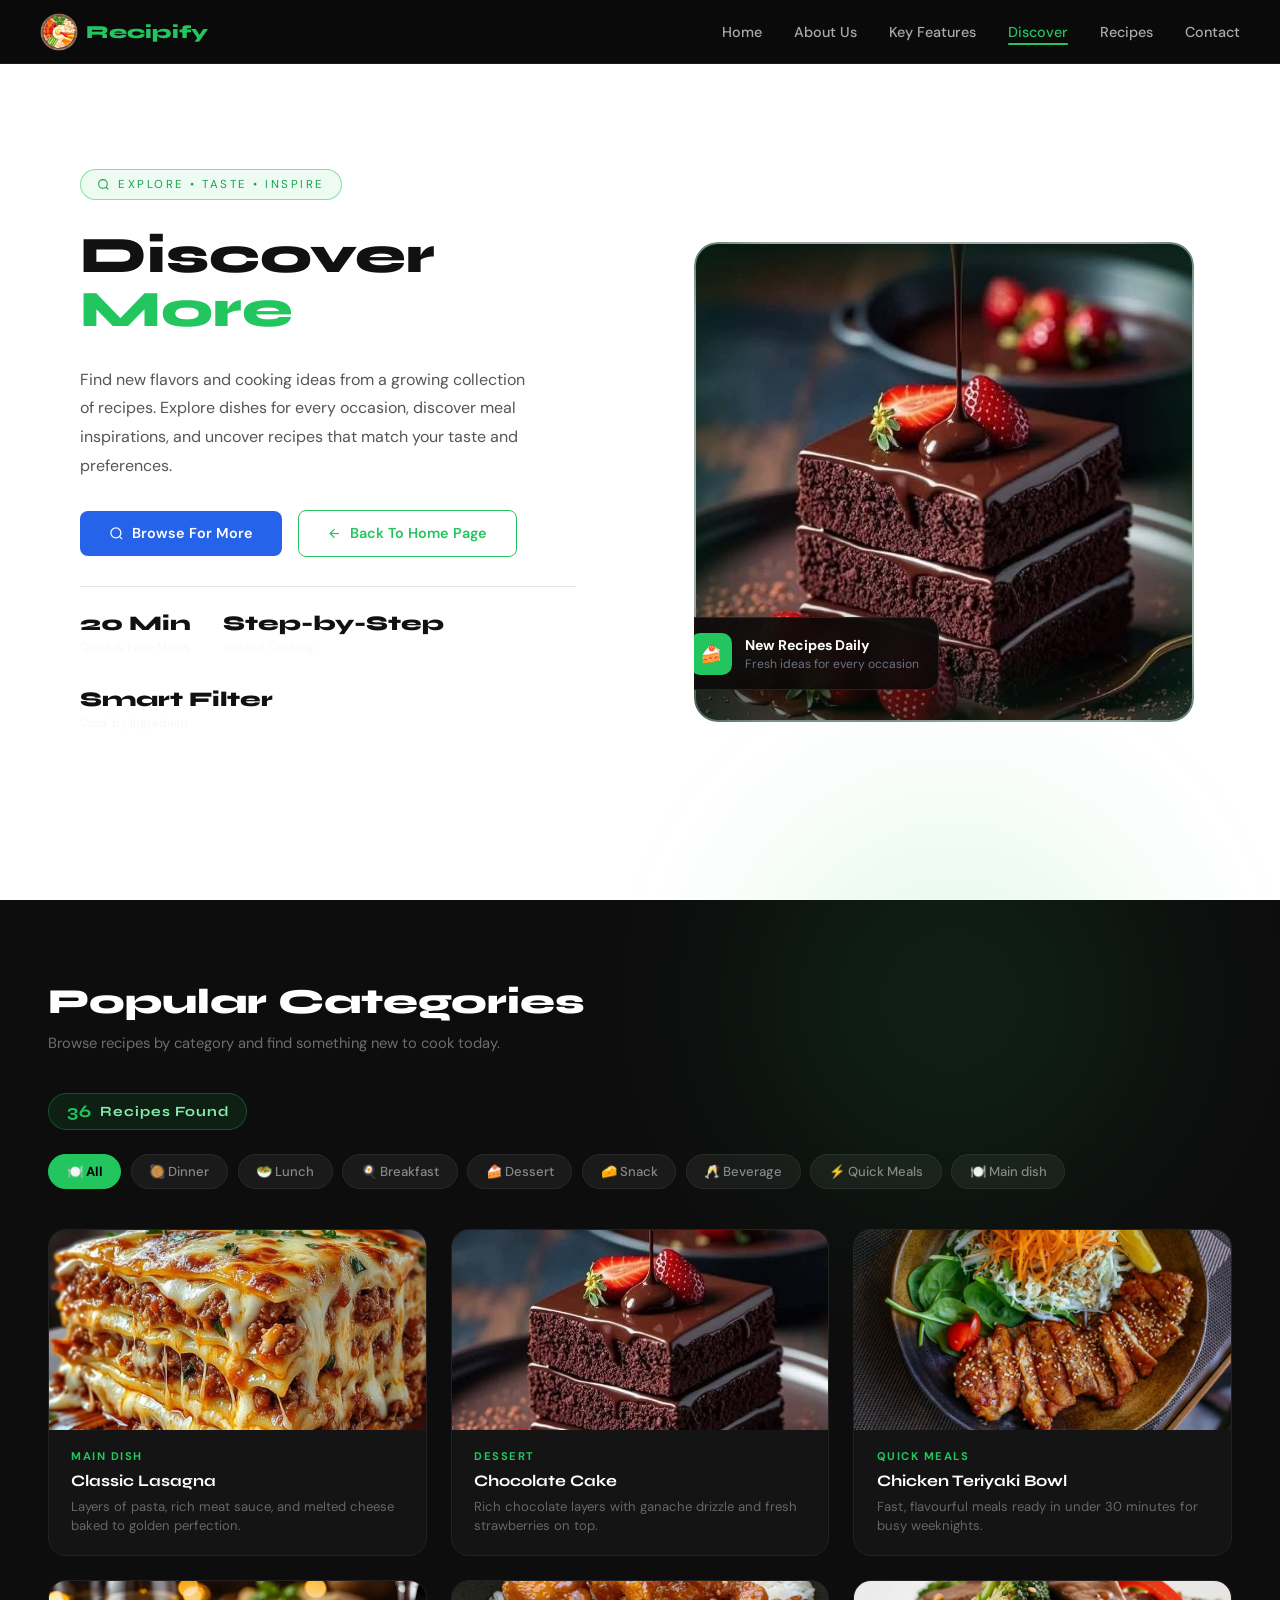
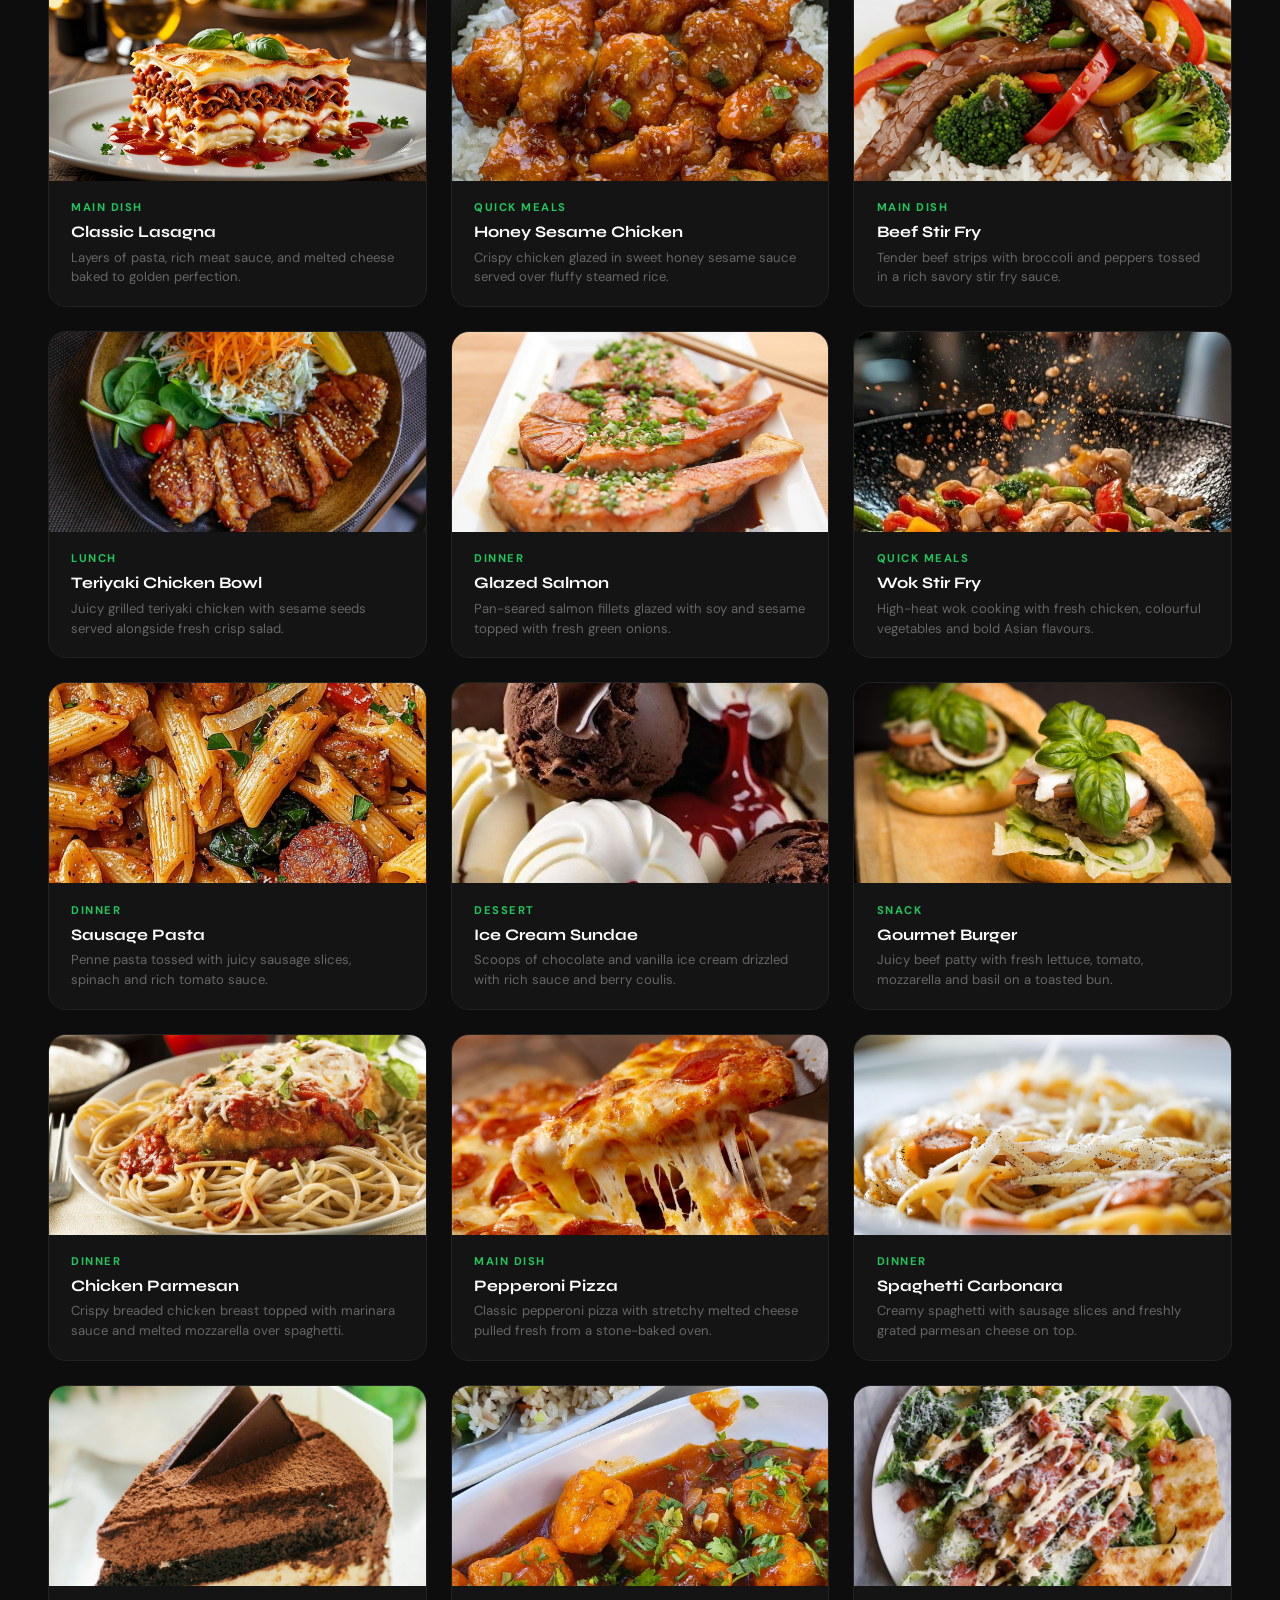
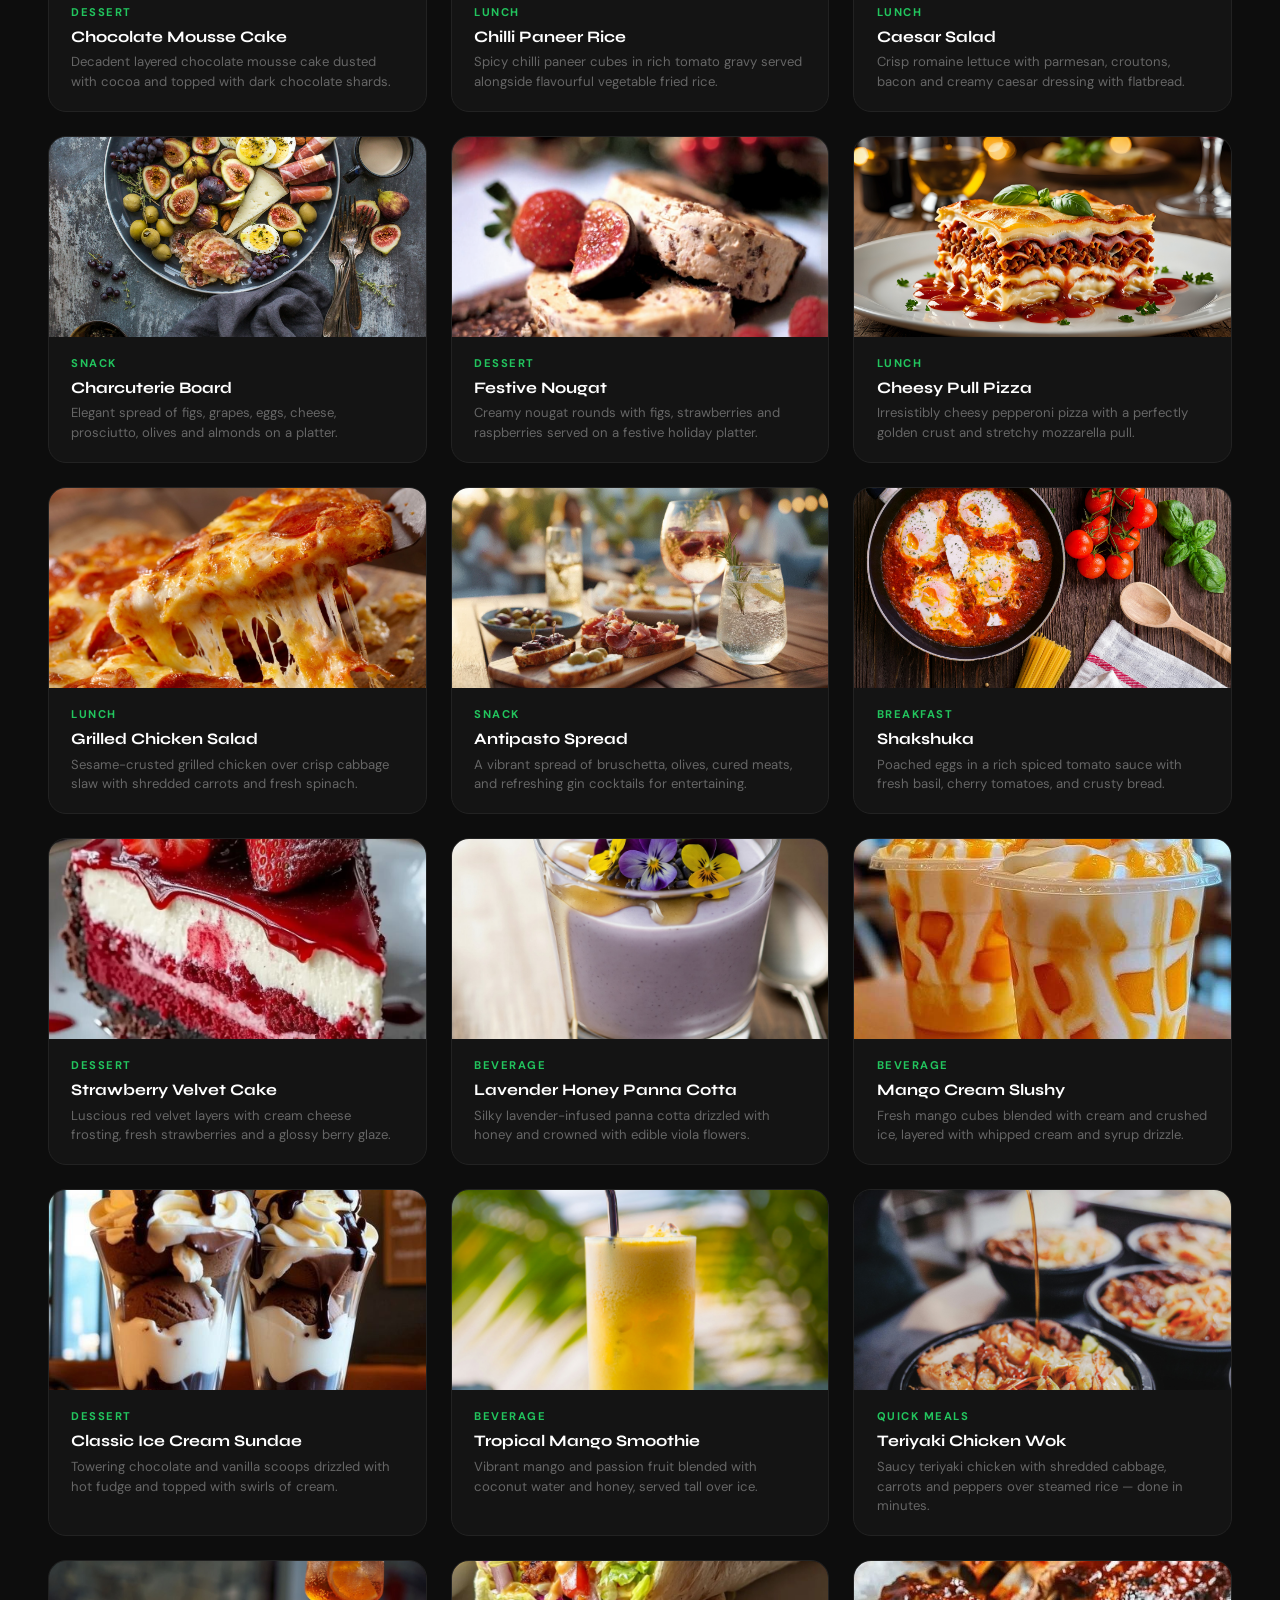
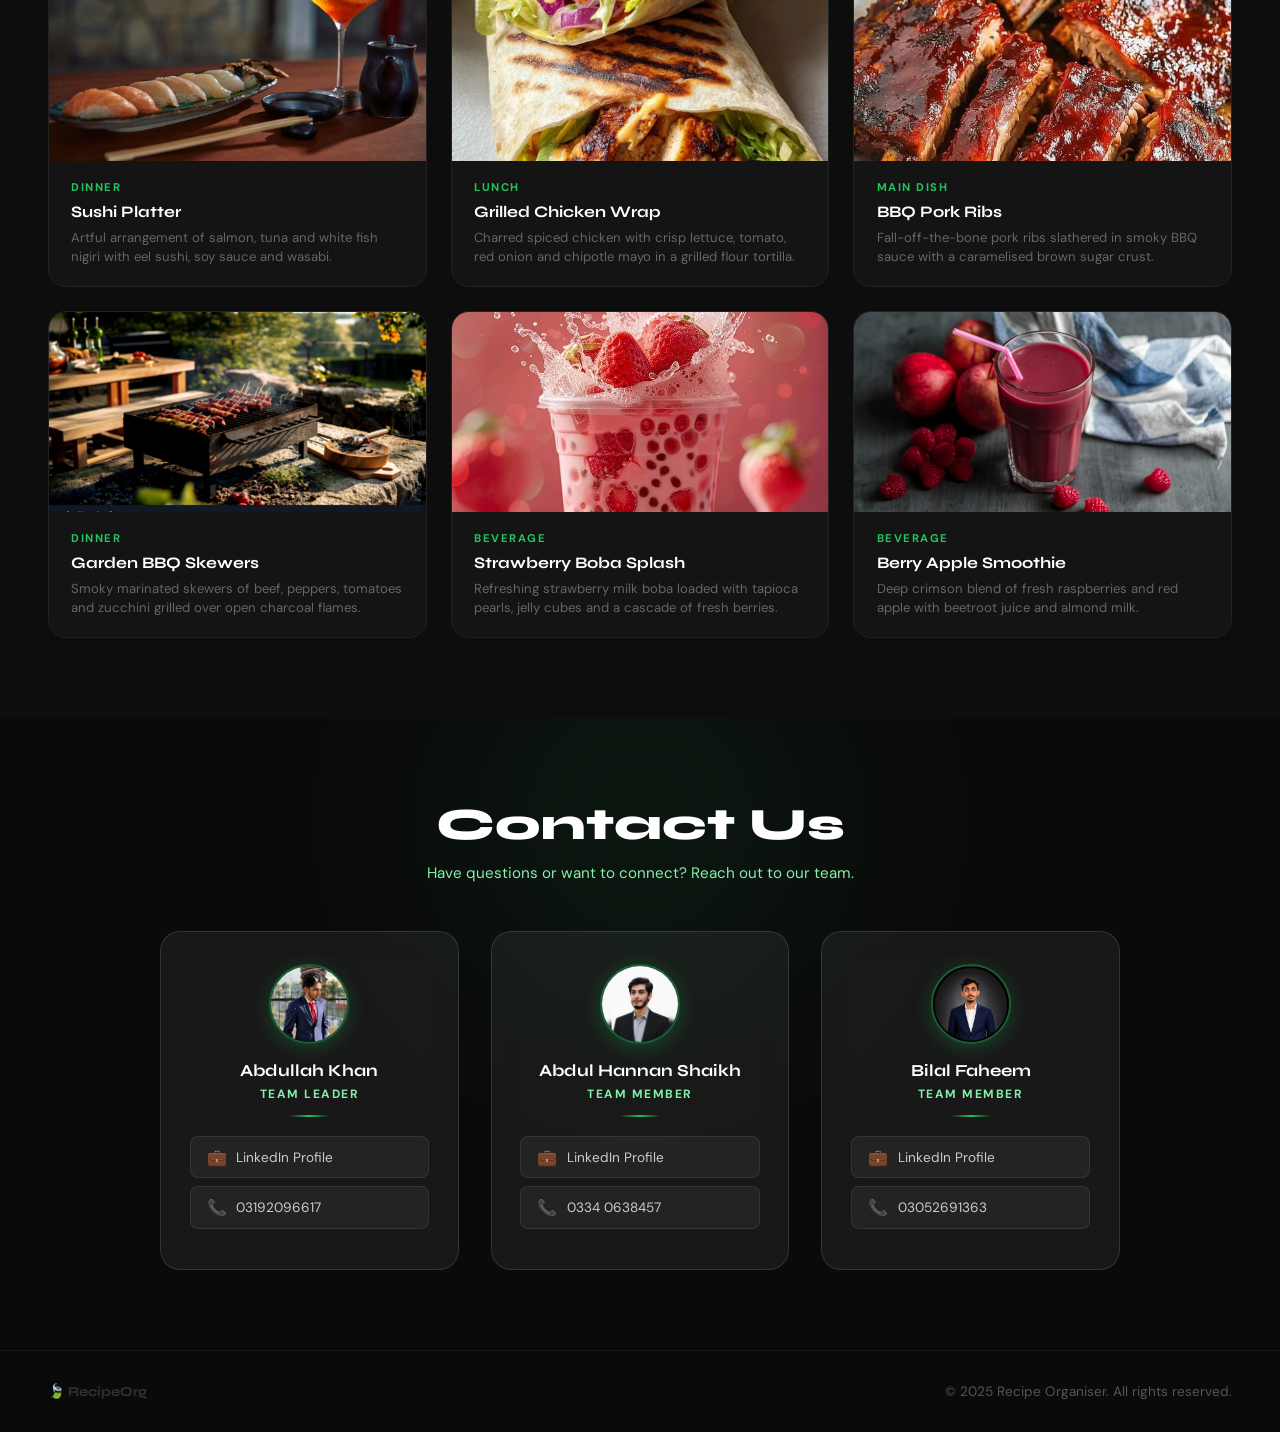
==== commit a8649aa2: "Update discover.html" ====
--- a/discover.html
+++ b/discover.html
@@ -13,20 +13,16 @@
 
 <!-- ── FIXED NAV ── -->
 <nav>
-  <a href="index.html" class="nav-logo">
-    <svg width="22" height="22" viewBox="0 0 24 24" fill="none" stroke="#22c55e" stroke-width="2">
-      <path d="M12 2L2 7l10 5 10-5-10-5z"/>
-      <path d="M2 17l10 5 10-5"/>
-      <path d="M2 12l10 5 10-5"/>
-    </svg>
-    RecipeOrg
+<a href="index.html" class="nav-logo">
+    <img src="bibimbap.png" alt="Recipify Logo" style="width:38px;height:38px;border-radius:50%;object-fit:cover;"/>
+    Recipify
   </a>
   <ul class="nav-links">
-    <li><a href="recipe-organizer.html#home">Home</a></li>
-    <li><a href="recipe-organizer.html#about">About Us</a></li>
-    <li><a href="recipe-organizer.html#features">Key Features</a></li>
+    <li><a href="index.html#home">Home</a></li>
+    <li><a href="index.html#about">About Us</a></li>
+    <li><a href="index.html#features">Key Features</a></li>
     <li><a href="discover.html" class="active">Discover</a></li>
-    <li><a href="recipe-organizer.html#recipie">Recipes</a></li>
+    <li><a href="index.html#recipie">Recipes</a></li>
     <!-- ADD as last <li> inside .nav-links -->
 <li><a href="#discover-contact">Contact</a></li>
   </ul>
@@ -73,7 +69,7 @@
       </a>
 
       <!-- Back to Home -->
-      <a href="recipe-organizer.html" class="btn-back">
+      <a href="index.html" class="btn-back">
         <svg width="15" height="15" fill="none" stroke="currentColor" stroke-width="2" viewBox="0 0 24 24">
           <line x1="19" y1="12" x2="5" y2="12"/>
           <polyline points="12 19 5 12 12 5"/>
@@ -620,4 +616,4 @@
 <script src="discover.js"></script>
 
 </body>
-</html>+</html>
--- a/discover.css
+++ b/discover.css
@@ -121,7 +121,7 @@
     #discover-hero {
       min-height: 100vh;
       padding-top: var(--nav-h);
-      background: linear-gradient(135deg, #052e1c 0%, #064e3b 30%, #15803d 60%, #1a5c38 100%);
+      background: #ffffff;
       display: grid;
       grid-template-columns: 1fr 1fr;
       position: relative;
@@ -181,18 +181,19 @@
       border-radius: 30px; width: fit-content;
       background: rgba(34,197,94,0.1);
       text-transform: uppercase;
+      border-color: rgba(34,197,94,0.5); color: #16a34a; background: rgba(34,197,94,0.08);
     }
 
     .d-title {
       font-family: 'Syne', sans-serif;
       font-size: clamp(2.2rem, 4vw, 4rem);
       font-weight: 800; line-height: 1.05;
-      color: #fff; letter-spacing: -0.5px;
+      color: #111;
     }
     .d-title span { color: var(--green); }
 
     .d-desc {
-      color: rgba(255,255,255,0.55);
+     color: #555;
       font-size: 1rem; line-height: 1.8;
       max-width: 460px;
     }
@@ -205,7 +206,7 @@
     .d-stats {
       display: flex; gap: 2rem;
       padding-top: 1.5rem;
-      border-top: 1px solid rgba(255,255,255,0.1);
+      border-top: 1px solid rgba(0,0,0,0.1);
       flex-wrap: wrap;
     }
     .d-stat {
@@ -213,9 +214,9 @@
     }
     .d-stat-num {
       font-family: 'Syne', sans-serif;
-      font-weight: 800; font-size: 1.3rem; color: #fff;
-    }
-    .d-stat-label { font-size: 0.75rem; color: rgba(255,255,255,0.4); }
+      font-weight: 800; font-size: 1.3rem; color: #111;
+    }
+    .d-stat-label { font-size: 0.75rem; color: #888); }
 
     /* RIGHT — image */
     .d-right {
@@ -964,4 +965,122 @@
   .mm-divider { margin: 0.6rem auto; }
   .mm-link { font-size: 0.83rem; }
   .mm-link:hover { transform: none; }
-}+}
+
+/* ── MOBILE GALLERY GRID (≤ 600px) ── */
+@media (max-width: 600px) {
+
+  /* 3-column tight grid */
+  .recipe-strip-grid {
+    grid-template-columns: repeat(3, 1fr);
+    gap: 6px;
+    padding: 0;
+  }
+
+  /* Card: image-only tile */
+  .rstrip-card {
+    border-radius: 10px;
+    border: none;
+    background: #000;
+    overflow: hidden;
+    position: relative;
+  }
+
+  /* Square aspect ratio via padding trick */
+  .rstrip-card::before {
+    content: '';
+    display: block;
+    padding-top: 100%;
+  }
+
+  /* Image fills the square absolutely */
+  .rstrip-img {
+    position: absolute;
+    top: 0; left: 0;
+    width: 100%; height: 100%;
+    object-fit: cover;
+    border-radius: 10px;
+    transition: transform 0.25s ease;
+  }
+
+  /* Hide all text in grid view */
+  .rstrip-body {
+    display: none;
+  }
+
+  /* Subtle category dot overlay (top-left) */
+  .rstrip-card .rstrip-cat-dot {
+    display: block;
+    position: absolute;
+    top: 6px; left: 6px;
+    width: 7px; height: 7px;
+    border-radius: 50%;
+    background: #22c55e;
+    box-shadow: 0 0 6px rgba(34,197,94,0.8);
+    z-index: 2;
+  }
+
+  /* Tap feedback */
+  .rstrip-card:active .rstrip-img {
+    transform: scale(0.96);
+  }
+
+  /* Remove hover lift on mobile */
+  .rstrip-card:hover {
+    transform: none;
+    border-color: transparent;
+    box-shadow: none;
+  }
+
+  /* Tighten section padding */
+  #recipe-strip {
+    padding: 3rem 0.75rem 3.5rem;
+  }
+
+  /* Filter bar: horizontal scroll, no wrap */
+  .filter-bar {
+    flex-wrap: nowrap;
+    overflow-x: auto;
+    padding-bottom: 0.5rem;
+    -webkit-overflow-scrolling: touch;
+    scrollbar-width: none;
+    gap: 0.4rem;
+    margin-bottom: 1.2rem;
+  }
+  .filter-bar::-webkit-scrollbar { display: none; }
+
+  .filter-btn {
+    flex-shrink: 0;
+    font-size: 0.74rem;
+    padding: 0.4rem 0.85rem;
+    white-space: nowrap;
+  }
+
+  /* Modal: full-screen feel on mobile */
+  .d-modal-overlay {
+    padding: 0;
+    align-items: flex-end;
+  }
+
+  .d-modal-inner {
+    border-radius: 20px 20px 0 0;
+    max-width: 100%;
+    max-height: 90vh;
+    width: 100%;
+    animation: slideUpMobile 0.3s cubic-bezier(0.34, 1.56, 0.64, 1) both;
+  }
+
+  .d-modal-img-wrap {
+    height: 280px;
+    border-radius: 20px 20px 0 0;
+  }
+
+  .d-modal-info {
+    padding: 1.2rem 1.4rem 2rem;
+  }
+
+  @keyframes slideUpMobile {
+    from { opacity: 0; transform: translateY(60px); }
+    to   { opacity: 1; transform: translateY(0); }
+  }
+}
